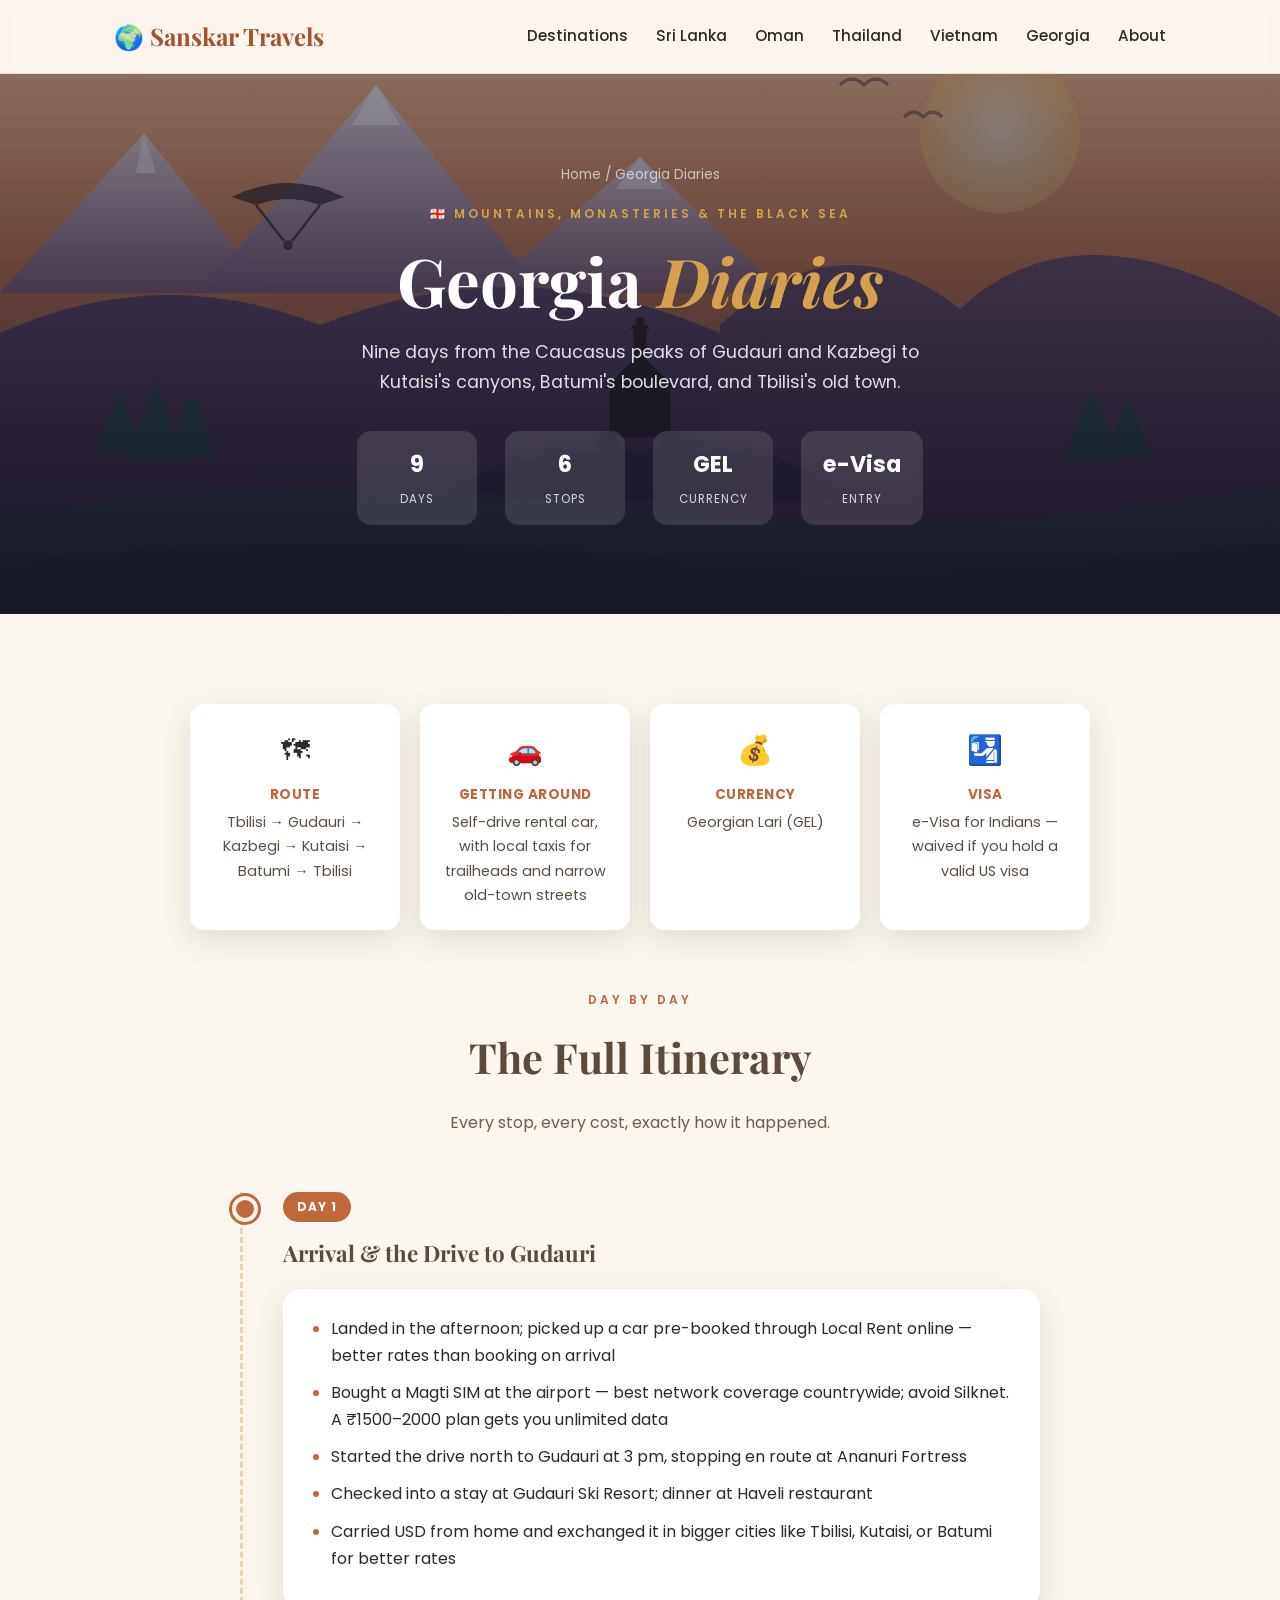
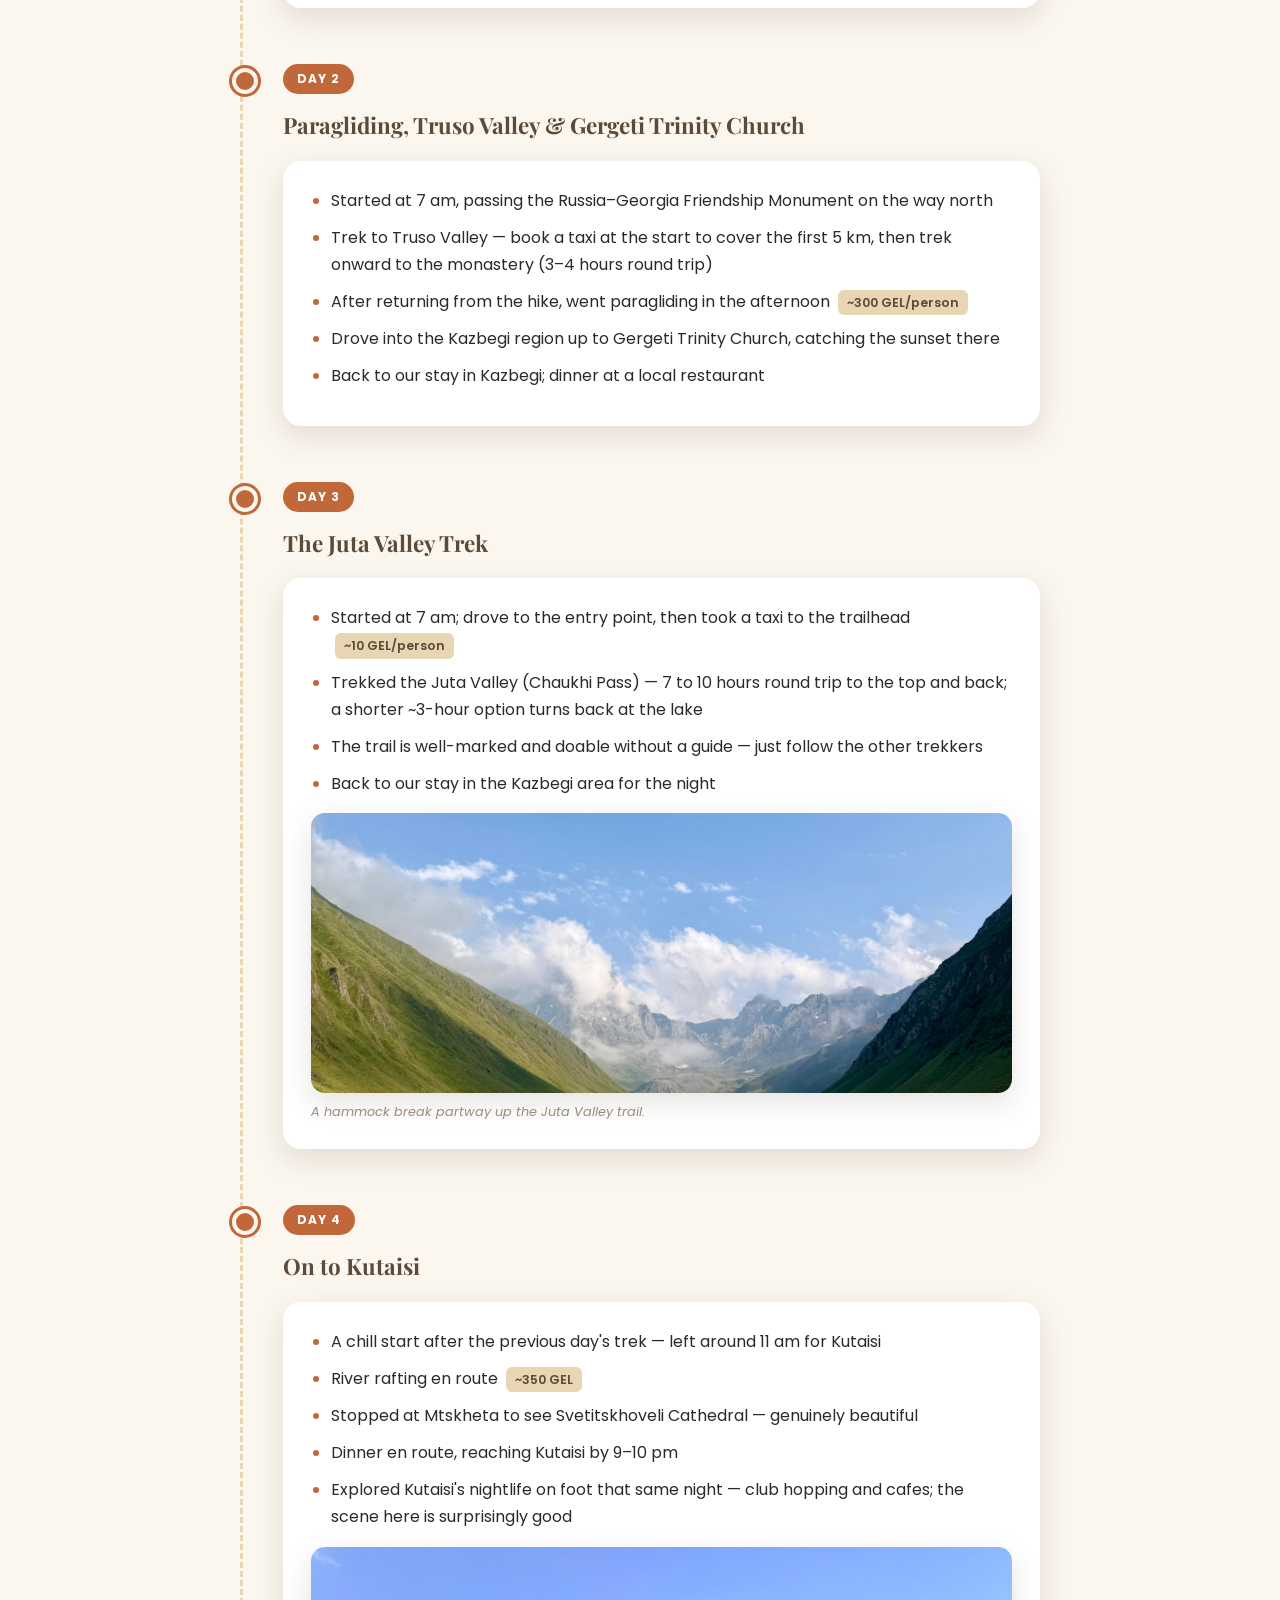
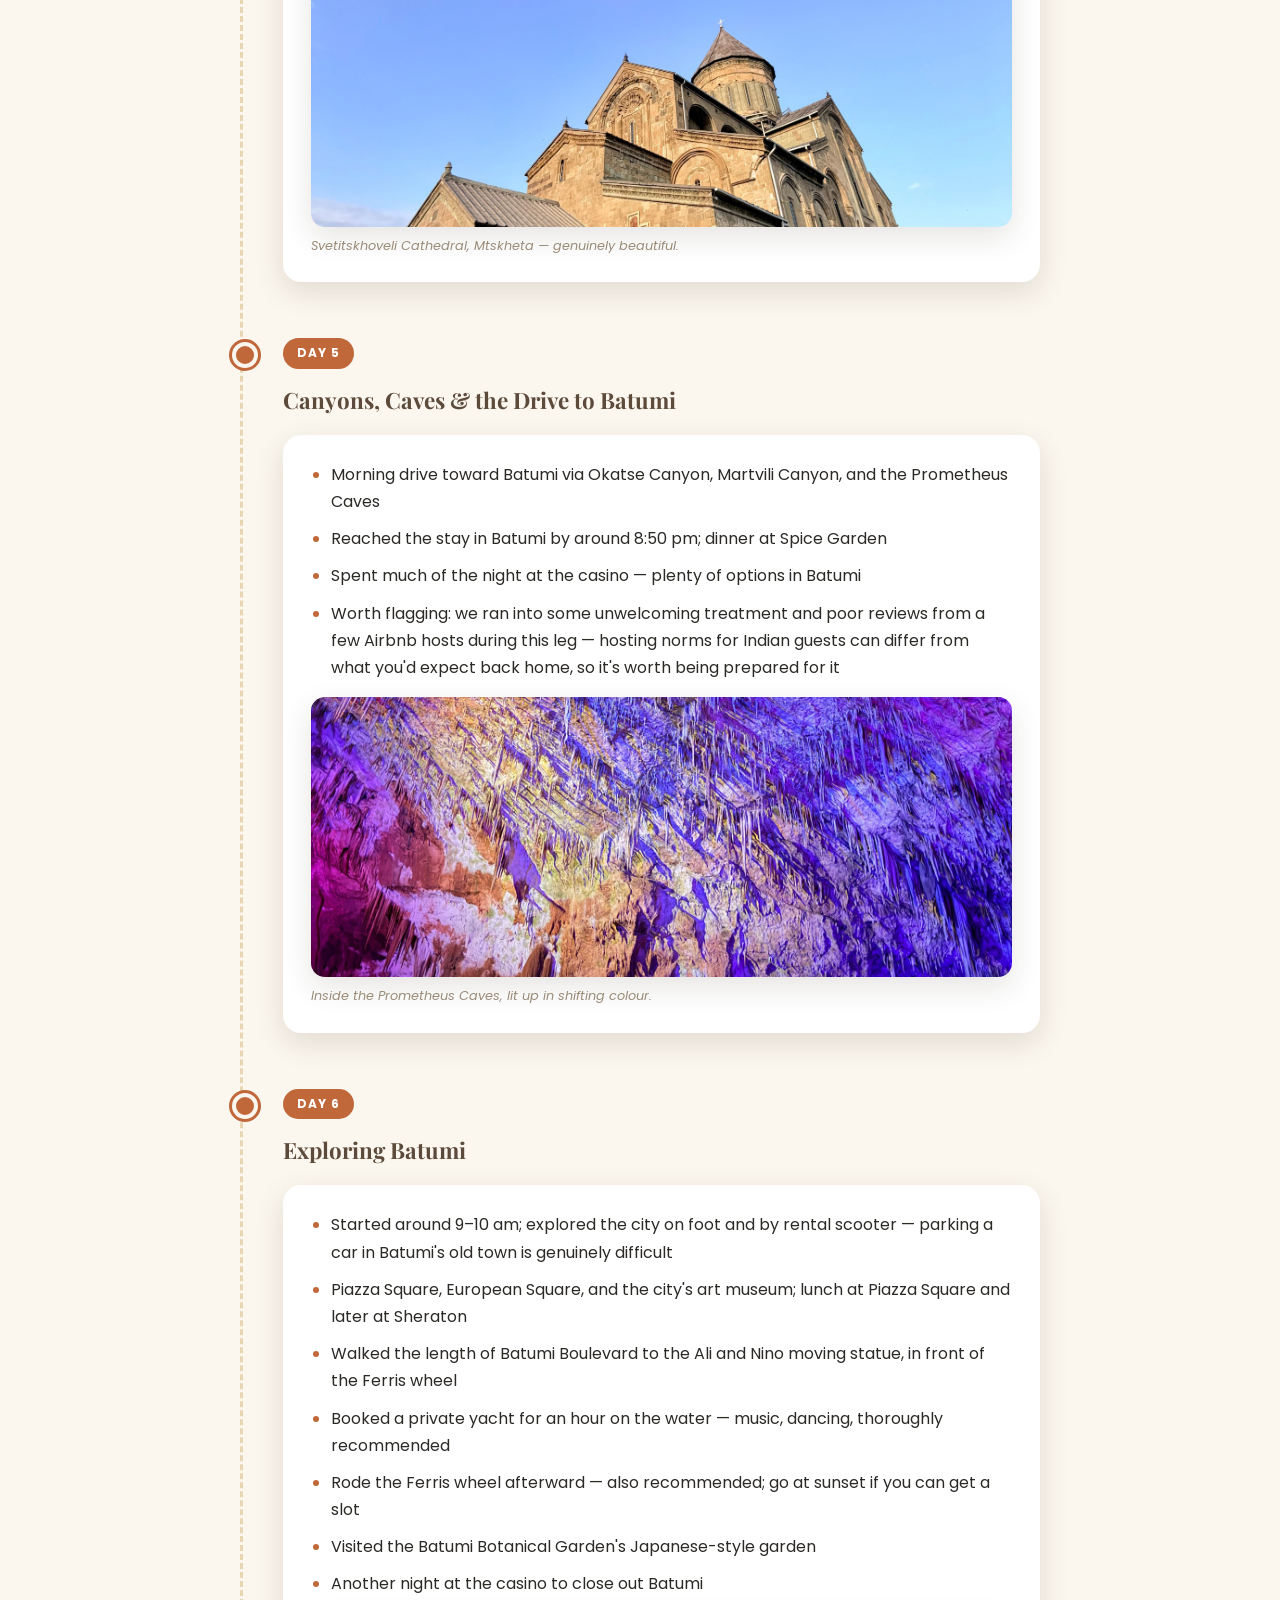
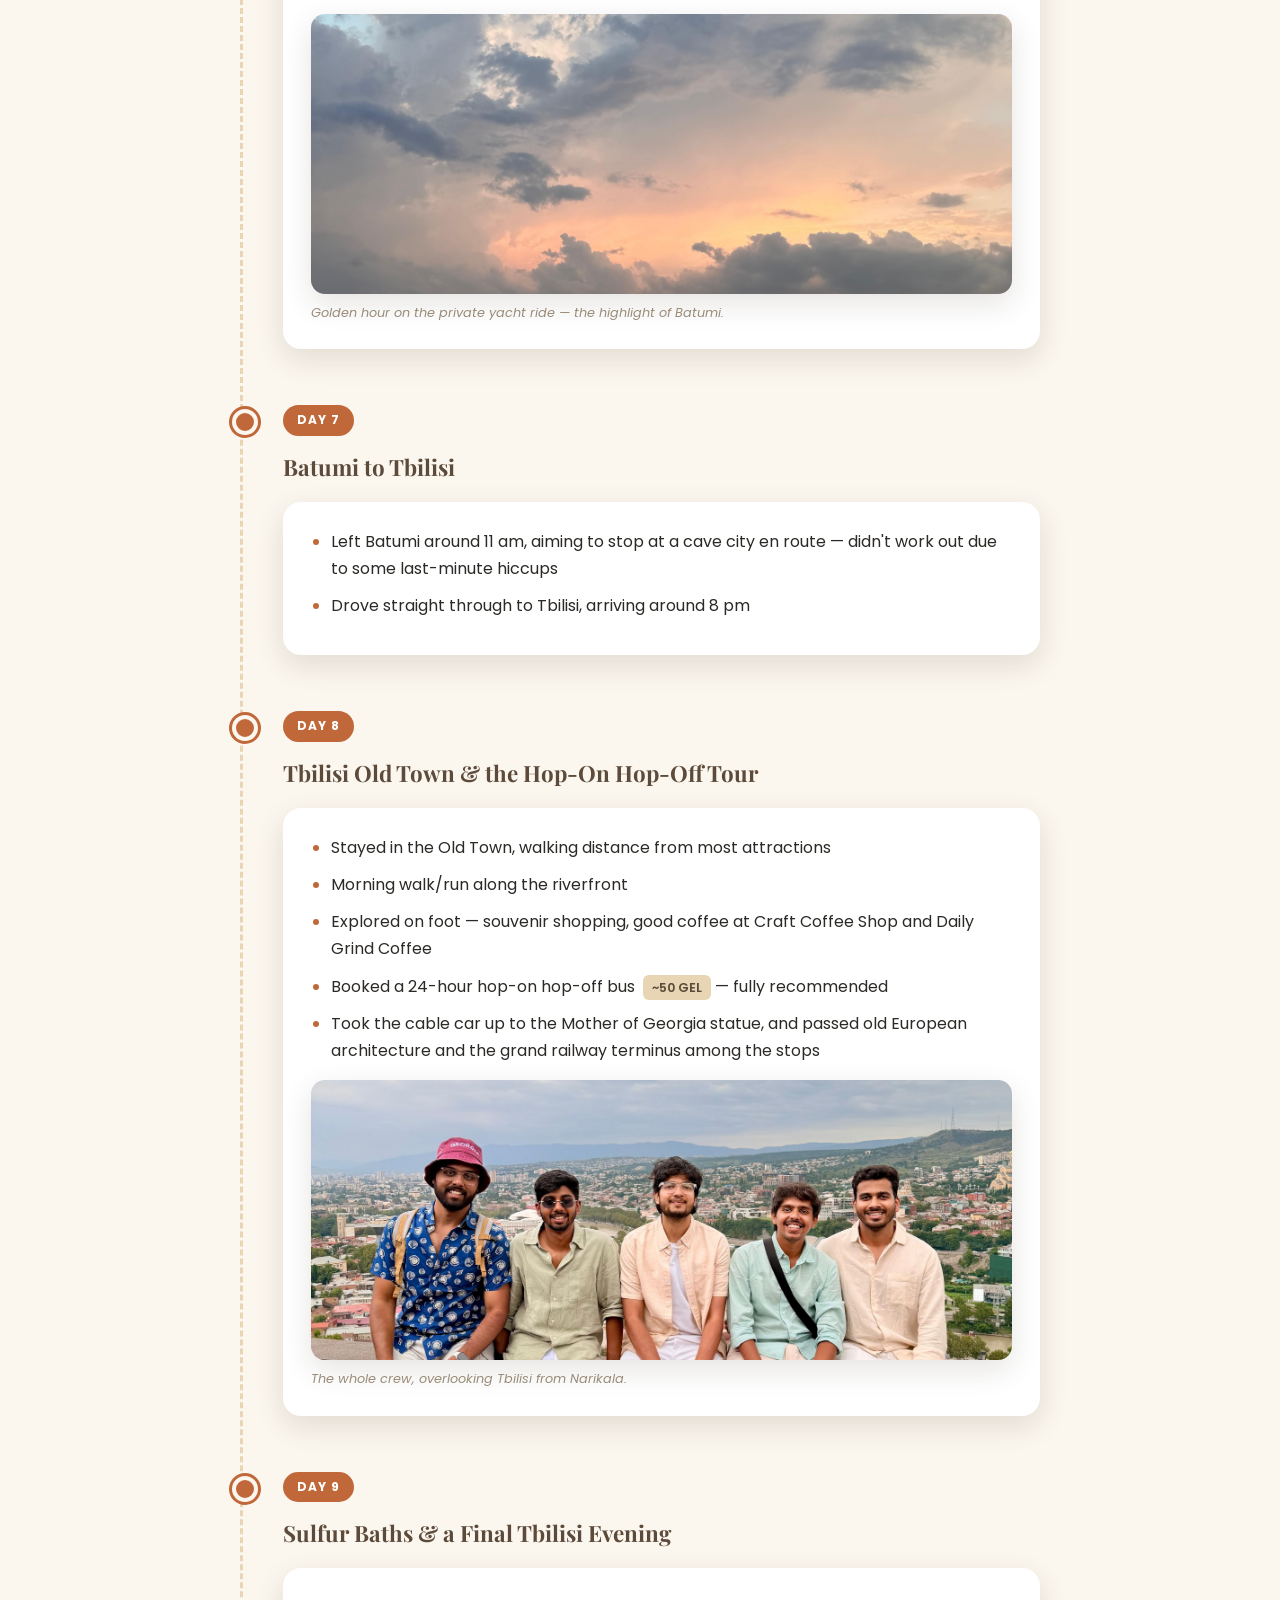
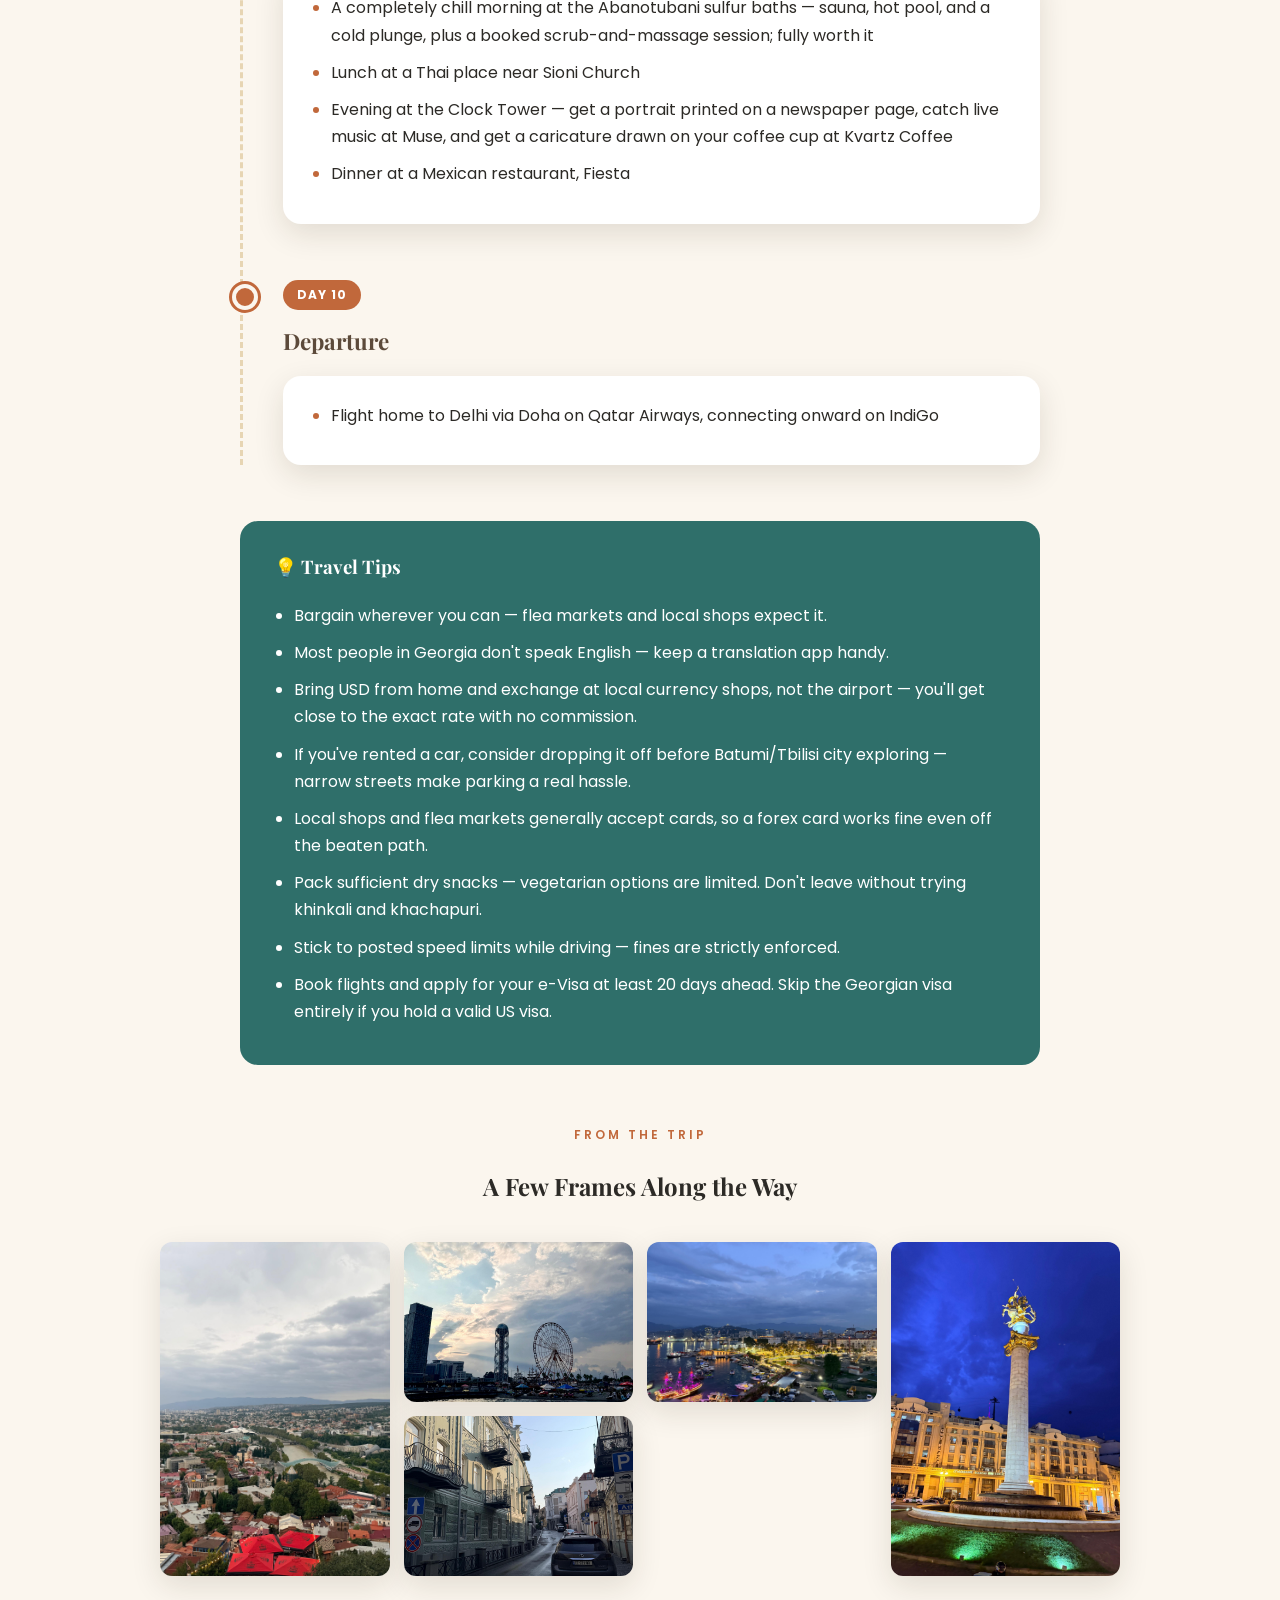
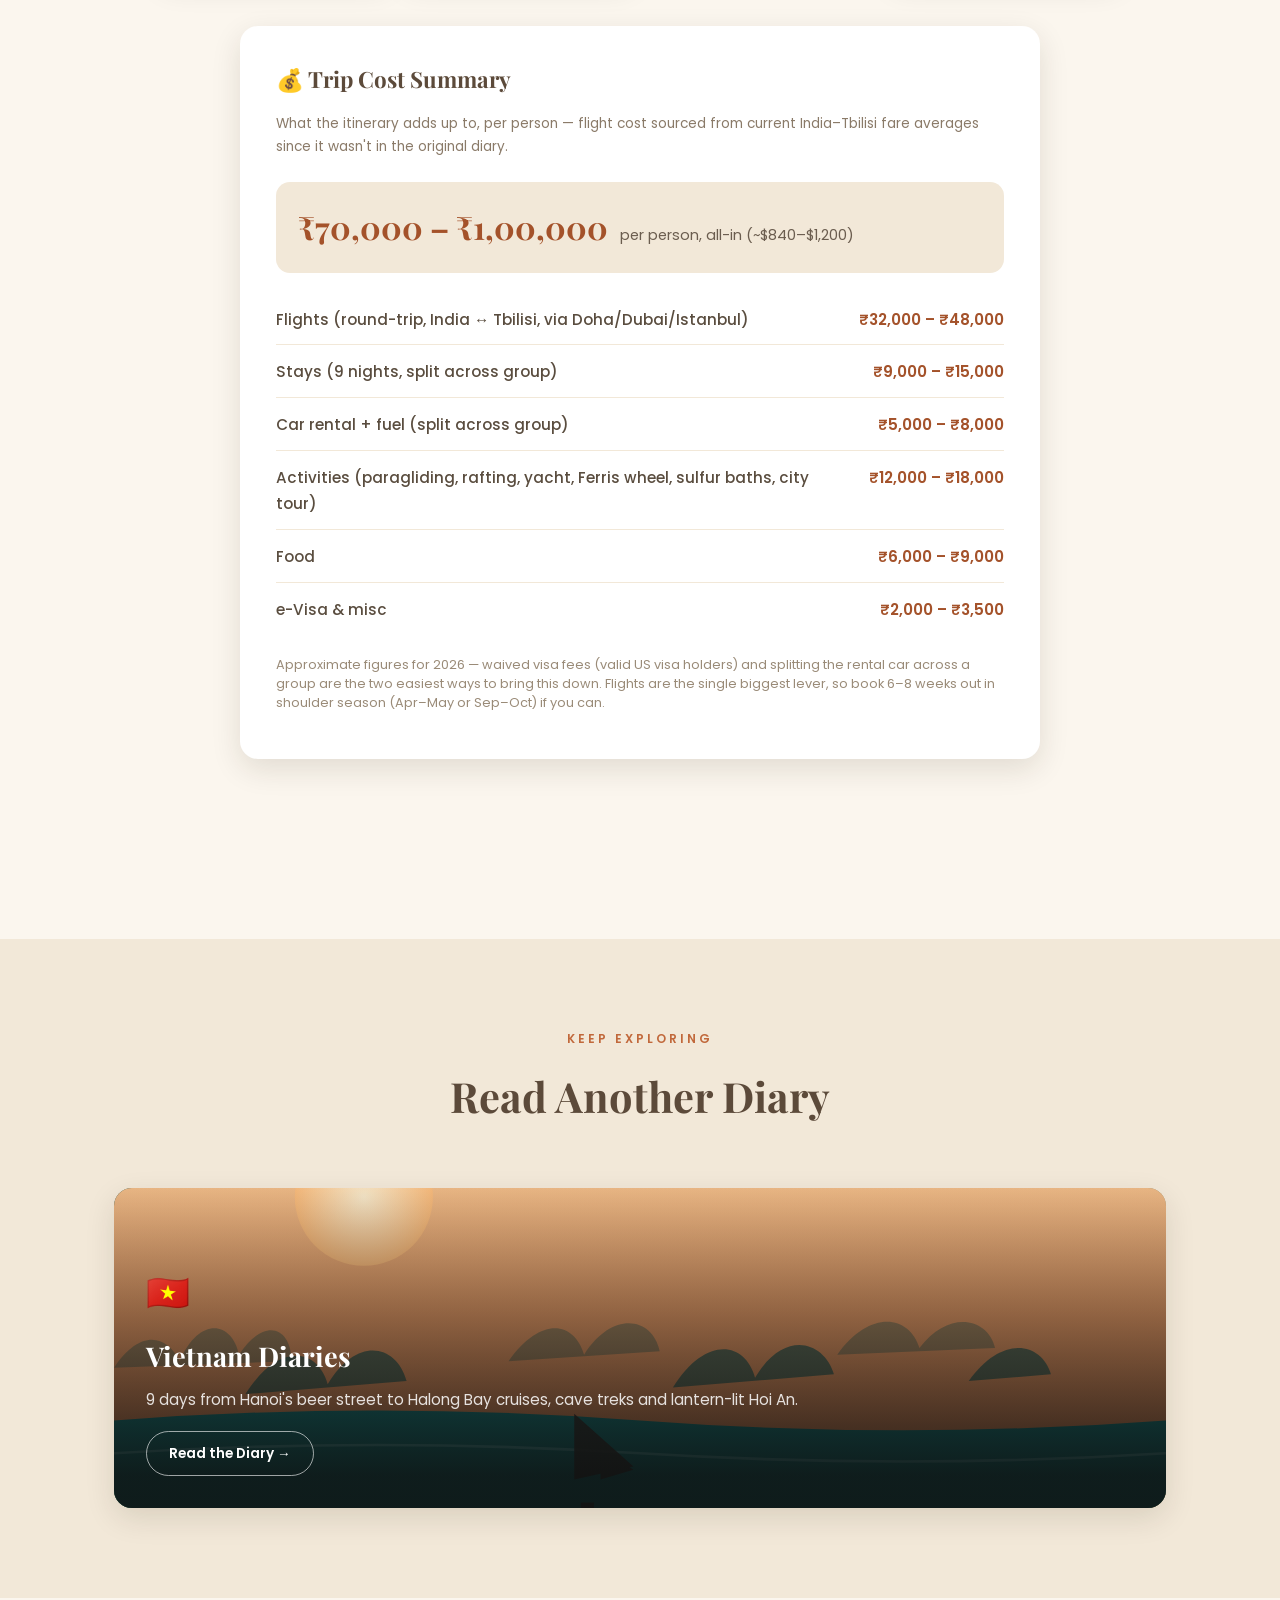
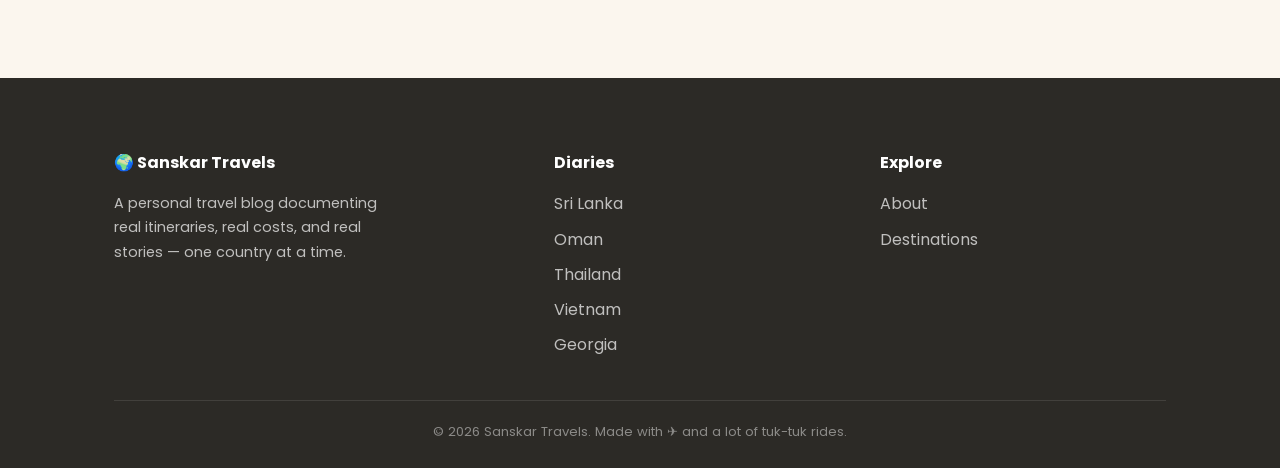
==== georgia.html @ df3dc857 "Add Georgia diary with trip photos 9-day itinerary from Gudauri and Kazbegi through Kutaisi, Batumi " ====
<!DOCTYPE html>
<html lang="en">
<head>
<meta charset="UTF-8">
<meta name="viewport" content="width=device-width, initial-scale=1.0">
<title>Georgia Diaries — Sanskar Travels</title>
<meta name="description" content="A 9-day Georgia itinerary: Gudauri, Kazbegi, Juta Valley, Kutaisi, Batumi and Tbilisi — with real day-by-day costs.">
<link rel="icon" href="data:image/svg+xml,<svg xmlns=%22http://www.w3.org/2000/svg%22 viewBox=%220 0 100 100%22><text y=%22.9em%22 font-size=%2280%22>🌍</text></svg>">
<link rel="stylesheet" href="styles.css">
</head>
<body>

<nav class="navbar">
  <div class="wrap">
    <a href="index.html" class="brand">🌍 Sanskar Travels</a>
    <div class="nav-links">
      <a href="index.html#destinations">Destinations</a>
      <a href="sri-lanka.html">Sri Lanka</a>
      <a href="oman.html">Oman</a>
      <a href="thailand.html">Thailand</a>
      <a href="vietnam.html">Vietnam</a>
      <a href="georgia.html">Georgia</a>
      <a href="index.html#about">About</a>
    </div>
  </div>
</nav>

<header class="hero diary-hero georgia">
  <div class="hero-content">
    <div class="breadcrumb"><a href="index.html">Home</a> / Georgia Diaries</div>
    <div class="hero-eyebrow">🇬🇪 Mountains, Monasteries & the Black Sea</div>
    <h1>Georgia <em>Diaries</em></h1>
    <p>Nine days from the Caucasus peaks of Gudauri and Kazbegi to Kutaisi's canyons, Batumi's boulevard, and Tbilisi's old town.</p>
    <div class="quick-facts">
      <div class="quick-fact"><span class="num">9</span><span class="label">Days</span></div>
      <div class="quick-fact"><span class="num">6</span><span class="label">Stops</span></div>
      <div class="quick-fact"><span class="num">GEL</span><span class="label">Currency</span></div>
      <div class="quick-fact"><span class="num">e-Visa</span><span class="label">Entry</span></div>
    </div>
  </div>
</header>

<section class="section">
  <div class="wrap">
    <div class="info-grid">
      <div class="info-card"><div class="icon">🗺</div><h4>Route</h4><p>Tbilisi → Gudauri → Kazbegi → Kutaisi → Batumi → Tbilisi</p></div>
      <div class="info-card"><div class="icon">🚗</div><h4>Getting Around</h4><p>Self-drive rental car, with local taxis for trailheads and narrow old-town streets</p></div>
      <div class="info-card"><div class="icon">💰</div><h4>Currency</h4><p>Georgian Lari (GEL)</p></div>
      <div class="info-card"><div class="icon">🛂</div><h4>Visa</h4><p>e-Visa for Indians — waived if you hold a valid US visa</p></div>
    </div>

    <div class="section-head">
      <div class="section-eyebrow">Day by Day</div>
      <h2>The Full Itinerary</h2>
      <p>Every stop, every cost, exactly how it happened.</p>
    </div>

    <div class="timeline">

      <div class="day-block">
        <span class="day-badge">Day 1</span>
        <h3>Arrival & the Drive to Gudauri</h3>
        <div class="day-card">
          <ul>
            <li>Landed in the afternoon; picked up a car pre-booked through Local Rent online — better rates than booking on arrival</li>
            <li>Bought a Magti SIM at the airport — best network coverage countrywide; avoid Silknet. A ₹1500–2000 plan gets you unlimited data</li>
            <li>Started the drive north to Gudauri at 3 pm, stopping en route at Ananuri Fortress</li>
            <li>Checked into a stay at Gudauri Ski Resort; dinner at Haveli restaurant</li>
            <li>Carried USD from home and exchanged it in bigger cities like Tbilisi, Kutaisi, or Batumi for better rates</li>
          </ul>
        </div>
      </div>

      <div class="day-block">
        <span class="day-badge">Day 2</span>
        <h3>Paragliding, Truso Valley & Gergeti Trinity Church</h3>
        <div class="day-card">
          <ul>
            <li>Started at 7 am, passing the Russia–Georgia Friendship Monument on the way north</li>
            <li>Trek to Truso Valley — book a taxi at the start to cover the first 5 km, then trek onward to the monastery (3–4 hours round trip)</li>
            <li>After returning from the hike, went paragliding in the afternoon <span class="cost-chip">~300 GEL/person</span></li>
            <li>Drove into the Kazbegi region up to Gergeti Trinity Church, catching the sunset there</li>
            <li>Back to our stay in Kazbegi; dinner at a local restaurant</li>
          </ul>
        </div>
      </div>

      <div class="day-block">
        <span class="day-badge">Day 3</span>
        <h3>The Juta Valley Trek</h3>
        <div class="day-card">
          <ul>
            <li>Started at 7 am; drove to the entry point, then took a taxi to the trailhead <span class="cost-chip">~10 GEL/person</span></li>
            <li>Trekked the Juta Valley (Chaukhi Pass) — 7 to 10 hours round trip to the top and back; a shorter ~3-hour option turns back at the lake</li>
            <li>The trail is well-marked and doable without a guide — just follow the other trekkers</li>
            <li>Back to our stay in the Kazbegi area for the night</li>
          </ul>
          <img class="day-photo" src="images/georgia-photos/georgia-02.jpeg" alt="Hammocks overlooking the green Juta Valley with snow-capped peaks beyond" loading="lazy">
          <p class="day-photo-caption">A hammock break partway up the Juta Valley trail.</p>
        </div>
      </div>

      <div class="day-block">
        <span class="day-badge">Day 4</span>
        <h3>On to Kutaisi</h3>
        <div class="day-card">
          <ul>
            <li>A chill start after the previous day's trek — left around 11 am for Kutaisi</li>
            <li>River rafting en route <span class="cost-chip">~350 GEL</span></li>
            <li>Stopped at Mtskheta to see Svetitskhoveli Cathedral — genuinely beautiful</li>
            <li>Dinner en route, reaching Kutaisi by 9–10 pm</li>
            <li>Explored Kutaisi's nightlife on foot that same night — club hopping and cafes; the scene here is surprisingly good</li>
          </ul>
          <img class="day-photo" src="images/georgia-photos/georgia-01.jpeg" alt="Svetitskhoveli Cathedral in Mtskheta at golden hour" loading="lazy">
          <p class="day-photo-caption">Svetitskhoveli Cathedral, Mtskheta — genuinely beautiful.</p>
        </div>
      </div>

      <div class="day-block">
        <span class="day-badge">Day 5</span>
        <h3>Canyons, Caves & the Drive to Batumi</h3>
        <div class="day-card">
          <ul>
            <li>Morning drive toward Batumi via Okatse Canyon, Martvili Canyon, and the Prometheus Caves</li>
            <li>Reached the stay in Batumi by around 8:50 pm; dinner at Spice Garden</li>
            <li>Spent much of the night at the casino — plenty of options in Batumi</li>
            <li>Worth flagging: we ran into some unwelcoming treatment and poor reviews from a few Airbnb hosts during this leg — hosting norms for Indian guests can differ from what you'd expect back home, so it's worth being prepared for it</li>
          </ul>
          <img class="day-photo" src="images/georgia-photos/georgia-06.jpeg" alt="Illuminated stalactites inside the Prometheus Caves" loading="lazy">
          <p class="day-photo-caption">Inside the Prometheus Caves, lit up in shifting colour.</p>
        </div>
      </div>

      <div class="day-block">
        <span class="day-badge">Day 6</span>
        <h3>Exploring Batumi</h3>
        <div class="day-card">
          <ul>
            <li>Started around 9–10 am; explored the city on foot and by rental scooter — parking a car in Batumi's old town is genuinely difficult</li>
            <li>Piazza Square, European Square, and the city's art museum; lunch at Piazza Square and later at Sheraton</li>
            <li>Walked the length of Batumi Boulevard to the Ali and Nino moving statue, in front of the Ferris wheel</li>
            <li>Booked a private yacht for an hour on the water — music, dancing, thoroughly recommended</li>
            <li>Rode the Ferris wheel afterward — also recommended; go at sunset if you can get a slot</li>
            <li>Visited the Batumi Botanical Garden's Japanese-style garden</li>
            <li>Another night at the casino to close out Batumi</li>
          </ul>
          <img class="day-photo" src="images/georgia-photos/georgia-04.jpeg" alt="A yacht silhouetted against the sunset on the Black Sea" loading="lazy">
          <p class="day-photo-caption">Golden hour on the private yacht ride — the highlight of Batumi.</p>
        </div>
      </div>

      <div class="day-block">
        <span class="day-badge">Day 7</span>
        <h3>Batumi to Tbilisi</h3>
        <div class="day-card">
          <ul>
            <li>Left Batumi around 11 am, aiming to stop at a cave city en route — didn't work out due to some last-minute hiccups</li>
            <li>Drove straight through to Tbilisi, arriving around 8 pm</li>
          </ul>
        </div>
      </div>

      <div class="day-block">
        <span class="day-badge">Day 8</span>
        <h3>Tbilisi Old Town & the Hop-On Hop-Off Tour</h3>
        <div class="day-card">
          <ul>
            <li>Stayed in the Old Town, walking distance from most attractions</li>
            <li>Morning walk/run along the riverfront</li>
            <li>Explored on foot — souvenir shopping, good coffee at Craft Coffee Shop and Daily Grind Coffee</li>
            <li>Booked a 24-hour hop-on hop-off bus <span class="cost-chip">~50 GEL</span> — fully recommended</li>
            <li>Took the cable car up to the Mother of Georgia statue, and passed old European architecture and the grand railway terminus among the stops</li>
          </ul>
          <img class="day-photo" src="images/georgia-photos/georgia-08.jpeg" alt="The group sitting on a wall overlooking Tbilisi's skyline" loading="lazy">
          <p class="day-photo-caption">The whole crew, overlooking Tbilisi from Narikala.</p>
        </div>
      </div>

      <div class="day-block">
        <span class="day-badge">Day 9</span>
        <h3>Sulfur Baths & a Final Tbilisi Evening</h3>
        <div class="day-card">
          <ul>
            <li>A completely chill morning at the Abanotubani sulfur baths — sauna, hot pool, and a cold plunge, plus a booked scrub-and-massage session; fully worth it</li>
            <li>Lunch at a Thai place near Sioni Church</li>
            <li>Evening at the Clock Tower — get a portrait printed on a newspaper page, catch live music at Muse, and get a caricature drawn on your coffee cup at Kvartz Coffee</li>
            <li>Dinner at a Mexican restaurant, Fiesta</li>
          </ul>
        </div>
      </div>

      <div class="day-block">
        <span class="day-badge">Day 10</span>
        <h3>Departure</h3>
        <div class="day-card">
          <ul>
            <li>Flight home to Delhi via Doha on Qatar Airways, connecting onward on IndiGo</li>
          </ul>
        </div>
      </div>

    </div>

    <div class="tips-box">
      <h3>💡 Travel Tips</h3>
      <ul>
        <li>Bargain wherever you can — flea markets and local shops expect it.</li>
        <li>Most people in Georgia don't speak English — keep a translation app handy.</li>
        <li>Bring USD from home and exchange at local currency shops, not the airport — you'll get close to the exact rate with no commission.</li>
        <li>If you've rented a car, consider dropping it off before Batumi/Tbilisi city exploring — narrow streets make parking a real hassle.</li>
        <li>Local shops and flea markets generally accept cards, so a forex card works fine even off the beaten path.</li>
        <li>Pack sufficient dry snacks — vegetarian options are limited. Don't leave without trying khinkali and khachapuri.</li>
        <li>Stick to posted speed limits while driving — fines are strictly enforced.</li>
        <li>Book flights and apply for your e-Visa at least 20 days ahead. Skip the Georgian visa entirely if you hold a valid US visa.</li>
      </ul>
    </div>

    <div class="photo-gallery-head">
      <div class="section-eyebrow">From the Trip</div>
      <h2>A Few Frames Along the Way</h2>
    </div>
    <div class="photo-gallery">
      <img class="tall" src="images/georgia-photos/georgia-07.jpeg" alt="Tbilisi skyline from a hilltop, with the river and Bridge of Peace below" loading="lazy">
      <img src="images/georgia-photos/georgia-03.jpeg" alt="Batumi's Alphabet Tower and Ferris wheel by the harbor" loading="lazy">
      <img src="images/georgia-photos/georgia-05.jpeg" alt="Batumi harbor at dusk with an illuminated pirate ship" loading="lazy">
      <img class="tall" src="images/georgia-photos/georgia-09.jpeg" alt="The golden St. George statue on Freedom Square at night" loading="lazy">
      <img src="images/georgia-photos/georgia-10.jpeg" alt="An old Tbilisi street lined with Art Nouveau balconies" loading="lazy">
    </div>

    <div class="cost-summary">
      <h3>💰 Trip Cost Summary</h3>
      <p class="cost-note">What the itinerary adds up to, per person — flight cost sourced from current India–Tbilisi fare averages since it wasn't in the original diary.</p>
      <div class="cost-total">
        <span class="amount">₹70,000 – ₹1,00,000</span>
        <span class="per">per person, all-in (~$840–$1,200)</span>
      </div>
      <div class="cost-breakdown">
        <div class="cost-row"><span class="label">Flights (round-trip, India ↔ Tbilisi, via Doha/Dubai/Istanbul)</span><span class="value">₹32,000 – ₹48,000</span></div>
        <div class="cost-row"><span class="label">Stays (9 nights, split across group)</span><span class="value">₹9,000 – ₹15,000</span></div>
        <div class="cost-row"><span class="label">Car rental + fuel (split across group)</span><span class="value">₹5,000 – ₹8,000</span></div>
        <div class="cost-row"><span class="label">Activities (paragliding, rafting, yacht, Ferris wheel, sulfur baths, city tour)</span><span class="value">₹12,000 – ₹18,000</span></div>
        <div class="cost-row"><span class="label">Food</span><span class="value">₹6,000 – ₹9,000</span></div>
        <div class="cost-row"><span class="label">e-Visa &amp; misc</span><span class="value">₹2,000 – ₹3,500</span></div>
      </div>
      <p class="disclaimer">Approximate figures for 2026 — waived visa fees (valid US visa holders) and splitting the rental car across a group are the two easiest ways to bring this down. Flights are the single biggest lever, so book 6–8 weeks out in shoulder season (Apr–May or Sep–Oct) if you can.</p>
    </div>

  </div>
</section>

<section class="section section-alt other-diary">
  <div class="wrap">
    <div class="section-head">
      <div class="section-eyebrow">Keep Exploring</div>
      <h2>Read Another Diary</h2>
    </div>
    <a href="vietnam.html" class="dest-card">
      <div class="bg vietnam-bg"></div>
      <div class="overlay"></div>
      <div class="content">
        <div class="dest-flag">🇻🇳</div>
        <h3>Vietnam Diaries</h3>
        <p>9 days from Hanoi's beer street to Halong Bay cruises, cave treks and lantern-lit Hoi An.</p>
        <span class="btn btn-outline">Read the Diary →</span>
      </div>
    </a>
  </div>
</section>

<footer>
  <div class="wrap">
    <div class="footer-grid">
      <div>
        <h4>🌍 Sanskar Travels</h4>
        <p style="max-width:280px; font-size:0.9rem;">A personal travel blog documenting real itineraries, real costs, and real stories — one country at a time.</p>
      </div>
      <div>
        <h4>Diaries</h4>
        <ul>
          <li><a href="sri-lanka.html">Sri Lanka</a></li>
          <li><a href="oman.html">Oman</a></li>
          <li><a href="thailand.html">Thailand</a></li>
          <li><a href="vietnam.html">Vietnam</a></li>
          <li><a href="georgia.html">Georgia</a></li>
        </ul>
      </div>
      <div>
        <h4>Explore</h4>
        <ul>
          <li><a href="index.html#about">About</a></li>
          <li><a href="index.html#destinations">Destinations</a></li>
        </ul>
      </div>
    </div>
    <div class="footer-bottom">© 2026 Sanskar Travels. Made with ✈ and a lot of tuk-tuk rides.</div>
  </div>
</footer>

</body>
</html>
---- styles.css ----
/* ===== Wanderlust Diaries — shared styles ===== */

@import url('https://fonts.googleapis.com/css2?family=Playfair+Display:ital,wght@0,600;0,700;1,600&family=Poppins:wght@300;400;500;600;700&display=swap');

:root {
  --cream: #fbf6ee;
  --cream-dark: #f2e8d8;
  --ink: #2c2a26;
  --brown: #5c4a3a;
  --terracotta: #c1683b;
  --terracotta-dark: #a4522a;
  --teal: #2f6f6a;
  --gold: #d4a24c;
  --sand: #e7d5b3;
  --shadow: 0 10px 30px rgba(44, 32, 12, 0.12);
  --radius: 18px;
  --max-width: 1100px;
}

* { box-sizing: border-box; }

html { scroll-behavior: smooth; }

body {
  margin: 0;
  font-family: 'Poppins', sans-serif;
  color: var(--ink);
  background: var(--cream);
  line-height: 1.7;
  overflow-x: hidden;
}

h1, h2, h3, .brand {
  font-family: 'Playfair Display', serif;
}

a { color: inherit; text-decoration: none; }

img { max-width: 100%; display: block; }

.wrap {
  max-width: var(--max-width);
  margin: 0 auto;
  padding: 0 24px;
}

/* ---------- Navbar ---------- */
.navbar {
  position: sticky;
  top: 0;
  z-index: 100;
  background: rgba(251, 246, 238, 0.9);
  backdrop-filter: blur(10px);
  border-bottom: 1px solid rgba(92, 74, 58, 0.12);
}

.navbar .wrap {
  display: flex;
  align-items: center;
  justify-content: space-between;
  padding: 16px 24px;
}

.brand {
  font-size: 1.5rem;
  font-weight: 700;
  color: var(--terracotta-dark);
  display: flex;
  align-items: center;
  gap: 8px;
}

.nav-links {
  display: flex;
  gap: 28px;
  font-weight: 500;
  font-size: 0.95rem;
}

.nav-links a {
  position: relative;
  padding: 4px 0;
  transition: color 0.2s;
}

.nav-links a:hover { color: var(--terracotta); }

.nav-links a::after {
  content: '';
  position: absolute;
  left: 0; bottom: -2px;
  width: 0; height: 2px;
  background: var(--terracotta);
  transition: width 0.25s ease;
}

.nav-links a:hover::after { width: 100%; }

.nav-toggle { display: none; }

/* ---------- Hero ---------- */
.hero {
  position: relative;
  min-height: 88vh;
  display: flex;
  align-items: center;
  justify-content: center;
  text-align: center;
  color: #fff;
  overflow: hidden;
  background: linear-gradient(160deg, #274b49 0%, #1c3634 55%, #12211f 100%);
}

.hero::before {
  content: '';
  position: absolute;
  inset: 0;
  background-image:
    radial-gradient(circle at 20% 30%, rgba(212, 162, 76, 0.25), transparent 45%),
    radial-gradient(circle at 80% 70%, rgba(193, 104, 59, 0.3), transparent 45%);
}

.hero-content {
  position: relative;
  z-index: 2;
  padding: 40px 24px;
}

.hero-eyebrow {
  letter-spacing: 3px;
  text-transform: uppercase;
  font-size: 0.75rem;
  color: var(--gold);
  margin-bottom: 18px;
  font-weight: 600;
}

.hero h1 {
  font-size: clamp(2.4rem, 6vw, 4.2rem);
  margin: 0 0 18px;
  line-height: 1.15;
}

.hero h1 em {
  color: var(--gold);
  font-style: italic;
}

.hero p {
  max-width: 620px;
  margin: 0 auto 34px;
  font-size: 1.1rem;
  color: rgba(255,255,255,0.85);
}

.hero .scroll-cue {
  position: absolute;
  bottom: 28px;
  left: 50%;
  transform: translateX(-50%);
  font-size: 0.8rem;
  letter-spacing: 2px;
  text-transform: uppercase;
  color: rgba(255,255,255,0.6);
  animation: bob 2s infinite ease-in-out;
}

@keyframes bob {
  0%, 100% { transform: translate(-50%, 0); }
  50% { transform: translate(-50%, 8px); }
}

/* ---------- Buttons ---------- */
.btn {
  display: inline-flex;
  align-items: center;
  gap: 8px;
  padding: 14px 30px;
  border-radius: 999px;
  font-weight: 600;
  font-size: 0.95rem;
  border: none;
  cursor: pointer;
  transition: transform 0.2s ease, box-shadow 0.2s ease;
}

.btn-primary {
  background: var(--terracotta);
  color: #fff;
  box-shadow: 0 8px 20px rgba(193, 104, 59, 0.35);
}

.btn-primary:hover { transform: translateY(-3px); box-shadow: 0 12px 26px rgba(193, 104, 59, 0.45); }

.btn-outline {
  background: transparent;
  color: #fff;
  border: 1.5px solid rgba(255,255,255,0.6);
}

.btn-outline:hover { background: rgba(255,255,255,0.12); transform: translateY(-3px); }

.hero-buttons { display: flex; gap: 16px; justify-content: center; flex-wrap: wrap; }

/* ---------- Section headers ---------- */
.section {
  padding: 90px 0;
}

.section-alt { background: var(--cream-dark); }

.section-head {
  text-align: center;
  max-width: 640px;
  margin: 0 auto 56px;
}

.section-eyebrow {
  text-transform: uppercase;
  letter-spacing: 3px;
  font-size: 0.75rem;
  color: var(--terracotta);
  font-weight: 600;
  margin-bottom: 12px;
}

.section-head h2 {
  font-size: clamp(1.8rem, 4vw, 2.6rem);
  margin: 0 0 16px;
  color: var(--brown);
}

.section-head p { color: #6b5d4f; }

/* ---------- Destination cards ---------- */
.dest-grid {
  display: grid;
  grid-template-columns: repeat(2, 1fr);
  gap: 32px;
}

.dest-card {
  display: block;
  position: relative;
  border-radius: var(--radius);
  overflow: hidden;
  box-shadow: var(--shadow);
  height: 460px;
  color: #fff;
  isolation: isolate;
}

.dest-card .bg {
  position: absolute;
  inset: 0;
  z-index: -2;
  background-size: cover;
  background-position: center;
  transition: transform 0.6s ease;
}

.dest-card:hover .bg { transform: scale(1.08); }

.dest-card .overlay {
  position: absolute;
  inset: 0;
  z-index: -1;
  background: linear-gradient(180deg, rgba(20,20,20,0.05) 0%, rgba(15,15,15,0.85) 90%);
}

.sri-bg { background: url('images/sri-lanka-scene.svg') center center / cover no-repeat, linear-gradient(135deg, #0f5c52, #1a8a72 45%, #2fa574 75%, #7dc36b); }
.oman-bg { background: url('images/oman-scene.svg') center center / cover no-repeat, linear-gradient(135deg, #7a4a1f, #c1683b 45%, #d4a24c 75%, #e8c98a); }
.thai-bg { background: url('images/thailand-scene.svg') center center / cover no-repeat, linear-gradient(135deg, #0a5457, #0aa1a0 45%, #f0925c 100%); }
.vietnam-bg { background: url('images/vietnam-scene.svg') center center / cover no-repeat, linear-gradient(135deg, #0a4341, #0d7a78 45%, #e79a63 100%); }
.georgia-bg { background: url('images/georgia-scene.svg') center center / cover no-repeat, linear-gradient(135deg, #3a3050, #6a5a7a 45%, #e8935a 100%); }

.dest-card .content {
  position: absolute;
  bottom: 0; left: 0; right: 0;
  padding: 32px;
}

.dest-flag { font-size: 2.2rem; margin-bottom: 10px; }

.dest-card h3 { font-size: 1.7rem; margin: 0 0 8px; }

.dest-card p { color: rgba(255,255,255,0.85); margin: 0 0 18px; font-size: 0.95rem; }

.dest-tags { display: flex; gap: 8px; flex-wrap: wrap; margin-bottom: 18px; }

.tag {
  font-size: 0.72rem;
  padding: 5px 12px;
  border-radius: 999px;
  background: rgba(255,255,255,0.18);
  backdrop-filter: blur(4px);
  letter-spacing: 0.5px;
}

.dest-card .btn-outline { padding: 10px 22px; font-size: 0.85rem; }

/* ---------- About / story strip ---------- */
.about-grid {
  display: grid;
  grid-template-columns: 0.9fr 1.1fr;
  gap: 60px;
  align-items: center;
}

.about-photo {
  border-radius: var(--radius);
  aspect-ratio: 3 / 4;
  height: auto;
  background:
    url('images/about-me.jpeg') center center / cover no-repeat;
  position: relative;
  overflow: hidden;
  box-shadow: var(--shadow);
}

.about-photo::after {
  content: '✈';
  position: absolute;
  font-size: 8rem;
  color: rgba(255,255,255,0.35);
  right: -10px;
  bottom: -20px;
  transform: rotate(-15deg);
  text-shadow: 0 4px 12px rgba(0,0,0,0.3);
}

.about-text h2 { color: var(--brown); font-size: clamp(1.8rem, 4vw, 2.4rem); margin-top: 0; }

.about-text p { color: #5a4d3f; margin-bottom: 18px; }

.stat-row { display: flex; gap: 40px; margin-top: 30px; }

.stat h3 { font-size: 2rem; color: var(--terracotta); margin: 0; }

.stat span { font-size: 0.85rem; color: #8a7a68; text-transform: uppercase; letter-spacing: 1px; }

/* ---------- Newsletter / CTA ---------- */
.cta {
  background: linear-gradient(135deg, #1c3634, #274b49);
  color: #fff;
  border-radius: var(--radius);
  padding: 60px 40px;
  text-align: center;
  margin: 0 24px;
}

.cta h2 { margin-top: 0; font-size: clamp(1.6rem, 4vw, 2.2rem); }

.cta p { color: rgba(255,255,255,0.8); max-width: 520px; margin: 0 auto 28px; }

.cta-form {
  display: flex;
  gap: 12px;
  justify-content: center;
  flex-wrap: wrap;
  max-width: 480px;
  margin: 0 auto;
}

.cta-form input {
  flex: 1;
  min-width: 220px;
  padding: 14px 20px;
  border-radius: 999px;
  border: none;
  font-family: inherit;
  font-size: 0.95rem;
}

.cta small { display: block; margin-top: 14px; color: rgba(255,255,255,0.5); font-size: 0.78rem; }

/* ---------- Footer ---------- */
footer {
  background: var(--ink);
  color: rgba(255,255,255,0.7);
  padding: 50px 0 24px;
  margin-top: 80px;
}

.footer-grid {
  display: grid;
  grid-template-columns: 1.4fr 1fr 1fr;
  gap: 40px;
  margin-bottom: 34px;
}

.footer-grid h4 { color: #fff; margin-bottom: 14px; font-family: 'Poppins', sans-serif; font-size: 1rem; }

.footer-grid ul { list-style: none; padding: 0; margin: 0; }

.footer-grid li { margin-bottom: 8px; }

.footer-grid a:hover { color: var(--gold); }

.footer-bottom {
  border-top: 1px solid rgba(255,255,255,0.1);
  padding-top: 20px;
  text-align: center;
  font-size: 0.82rem;
  color: rgba(255,255,255,0.45);
}

/* ================= Country / Diary page ================= */

.diary-hero {
  min-height: 60vh;
}

.diary-hero.sri {
  background:
    linear-gradient(180deg, rgba(10,30,26,0.55) 0%, rgba(8,25,22,0.85) 100%),
    url('images/sri-lanka-scene.svg') center 65% / cover no-repeat,
    linear-gradient(160deg, #0b4a41, #0f5c52 40%, #1a8a72 100%);
}
.diary-hero.oman {
  background:
    linear-gradient(180deg, rgba(40,20,8,0.55) 0%, rgba(30,16,6,0.85) 100%),
    url('images/oman-scene.svg') center 65% / cover no-repeat,
    linear-gradient(160deg, #5c3417, #7a4a1f 40%, #c1683b 100%);
}
.diary-hero.thai {
  background:
    linear-gradient(180deg, rgba(10,40,40,0.5) 0%, rgba(8,30,30,0.85) 100%),
    url('images/thailand-scene.svg') center 65% / cover no-repeat,
    linear-gradient(160deg, #0a5457, #0aa1a0 40%, #f0925c 100%);
}
.diary-hero.vietnam {
  background:
    linear-gradient(180deg, rgba(10,35,34,0.5) 0%, rgba(8,26,25,0.85) 100%),
    url('images/vietnam-scene.svg') center 65% / cover no-repeat,
    linear-gradient(160deg, #0a4341, #0d7a78 40%, #e79a63 100%);
}
.diary-hero.georgia {
  background:
    linear-gradient(180deg, rgba(30,24,45,0.5) 0%, rgba(20,16,32,0.85) 100%),
    url('images/georgia-scene.svg') center 65% / cover no-repeat,
    linear-gradient(160deg, #3a3050, #6a5a7a 40%, #e8935a 100%);
}

.diary-hero::before { display: none; }

.breadcrumb {
  font-size: 0.85rem;
  color: rgba(255,255,255,0.65);
  margin-bottom: 18px;
}

.breadcrumb a:hover { color: var(--gold); }

.quick-facts {
  display: flex;
  gap: 28px;
  justify-content: center;
  flex-wrap: wrap;
  margin-top: 30px;
}

.quick-fact {
  background: rgba(255,255,255,0.12);
  border-radius: 14px;
  padding: 14px 22px;
  min-width: 120px;
  backdrop-filter: blur(6px);
}

.quick-fact .num { font-size: 1.4rem; font-weight: 700; display: block; }
.quick-fact .label { font-size: 0.72rem; text-transform: uppercase; letter-spacing: 1px; opacity: 0.8; }

/* Timeline */
.timeline {
  position: relative;
  max-width: 800px;
  margin: 0 auto;
  padding-left: 40px;
  border-left: 3px dashed var(--sand);
}

.day-block {
  position: relative;
  margin-bottom: 56px;
}

.day-block::before {
  content: '';
  position: absolute;
  left: -51px;
  top: 4px;
  width: 18px;
  height: 18px;
  border-radius: 50%;
  background: var(--terracotta);
  border: 4px solid var(--cream);
  box-shadow: 0 0 0 3px var(--terracotta);
}

.day-badge {
  display: inline-block;
  background: var(--terracotta);
  color: #fff;
  font-size: 0.75rem;
  font-weight: 700;
  letter-spacing: 1px;
  padding: 5px 14px;
  border-radius: 999px;
  margin-bottom: 12px;
  text-transform: uppercase;
}

.day-block h3 {
  margin: 0 0 16px;
  font-size: 1.4rem;
  color: var(--brown);
}

.day-card {
  background: #fff;
  border-radius: var(--radius);
  padding: 26px 28px;
  box-shadow: var(--shadow);
}

.day-card ul {
  margin: 0;
  padding-left: 20px;
}

.day-card li { margin-bottom: 10px; }

.day-card li::marker { color: var(--terracotta); }

.cost-chip {
  display: inline-block;
  background: var(--sand);
  color: var(--brown);
  font-size: 0.78rem;
  font-weight: 600;
  padding: 2px 9px;
  border-radius: 6px;
  margin-left: 4px;
}

/* Tips box */
.tips-box {
  max-width: 800px;
  margin: 40px auto 0;
  background: var(--teal);
  color: #fff;
  border-radius: var(--radius);
  padding: 30px 34px;
}

.tips-box h3 { margin-top: 0; display: flex; align-items: center; gap: 10px; }

.tips-box ul { padding-left: 20px; margin-bottom: 0; }

.tips-box li { margin-bottom: 10px; }

/* Info grid (best time, currency etc) */
.info-grid {
  display: grid;
  grid-template-columns: repeat(4, 1fr);
  gap: 20px;
  max-width: 900px;
  margin: 0 auto 60px;
}

.info-card {
  background: #fff;
  border-radius: 14px;
  padding: 22px;
  text-align: center;
  box-shadow: var(--shadow);
}

.info-card .icon { font-size: 1.8rem; margin-bottom: 8px; }
.info-card h4 { margin: 0 0 4px; font-size: 0.85rem; text-transform: uppercase; letter-spacing: 0.5px; color: var(--terracotta); }
.info-card p { margin: 0; font-size: 0.9rem; color: #5a4d3f; }

/* Cost summary */
.cost-summary {
  max-width: 800px;
  margin: 50px auto 0;
  background: #fff;
  border-radius: var(--radius);
  box-shadow: var(--shadow);
  padding: 34px 36px;
}

.cost-summary h3 {
  margin: 0 0 6px;
  font-size: 1.4rem;
  color: var(--brown);
  display: flex;
  align-items: center;
  gap: 10px;
}

.cost-summary .cost-note {
  font-size: 0.85rem;
  color: #8a7a68;
  margin-bottom: 24px;
}

.cost-total {
  display: flex;
  align-items: baseline;
  gap: 12px;
  background: var(--cream-dark);
  border-radius: 14px;
  padding: 18px 22px;
  margin-bottom: 22px;
  flex-wrap: wrap;
}

.cost-total .amount {
  font-family: 'Playfair Display', serif;
  font-size: 2rem;
  font-weight: 700;
  color: var(--terracotta-dark);
}

.cost-total .per { color: #6b5d4f; font-size: 0.9rem; }

.cost-breakdown {
  display: grid;
  grid-template-columns: 1fr;
  gap: 2px;
}

.cost-row {
  display: flex;
  justify-content: space-between;
  gap: 20px;
  padding: 12px 0;
  border-bottom: 1px solid var(--cream-dark);
  font-size: 0.95rem;
}

.cost-row:last-child { border-bottom: none; }

.cost-row .label { color: #5a4d3f; font-weight: 500; }

.cost-row .value { color: var(--terracotta-dark); font-weight: 600; white-space: nowrap; }

.cost-summary .disclaimer {
  margin-top: 20px;
  font-size: 0.8rem;
  color: #9a8b78;
  line-height: 1.5;
}

.other-diary {
  margin-top: 90px;
}

.other-diary .dest-card { height: 320px; }

/* Real photos inline within a day card */
.day-photo {
  width: 100%;
  height: 280px;
  object-fit: cover;
  border-radius: 14px;
  margin-top: 16px;
  box-shadow: var(--shadow);
  display: block;
}

.day-photo-caption {
  font-size: 0.8rem;
  color: #9a8b78;
  margin: 8px 0 0;
  font-style: italic;
}

/* Real photo gallery */
.photo-gallery-head {
  text-align: center;
  max-width: 640px;
  margin: 60px auto 36px;
}

.photo-gallery {
  display: grid;
  grid-template-columns: repeat(4, 1fr);
  grid-auto-rows: 160px;
  gap: 14px;
  max-width: 960px;
  margin: 0 auto;
}

.photo-gallery img {
  width: 100%;
  height: 100%;
  object-fit: cover;
  border-radius: 12px;
  box-shadow: var(--shadow);
  transition: transform 0.35s ease;
}

.photo-gallery img:hover { transform: scale(1.04); }

.photo-gallery .tall { grid-row: span 2; }

.photo-placeholder {
  width: 100%;
  height: 100%;
  border-radius: 12px;
  border: 2px dashed var(--sand);
  background: var(--cream-dark);
  display: flex;
  flex-direction: column;
  align-items: center;
  justify-content: center;
  gap: 6px;
  color: #a8988a;
}

.photo-placeholder .icon { font-size: 1.8rem; opacity: 0.7; }

.photo-placeholder span { font-size: 0.72rem; text-transform: uppercase; letter-spacing: 0.5px; }

@media (max-width: 860px) {
  .photo-gallery { grid-template-columns: repeat(2, 1fr); }
}

/* ---------- Responsive ---------- */
@media (max-width: 860px) {
  .dest-grid, .about-grid, .info-grid { grid-template-columns: 1fr; }
  .footer-grid { grid-template-columns: 1fr; }
  .nav-links { display: none; }
  .timeline { padding-left: 28px; }
  .day-block::before { left: -39px; }
}
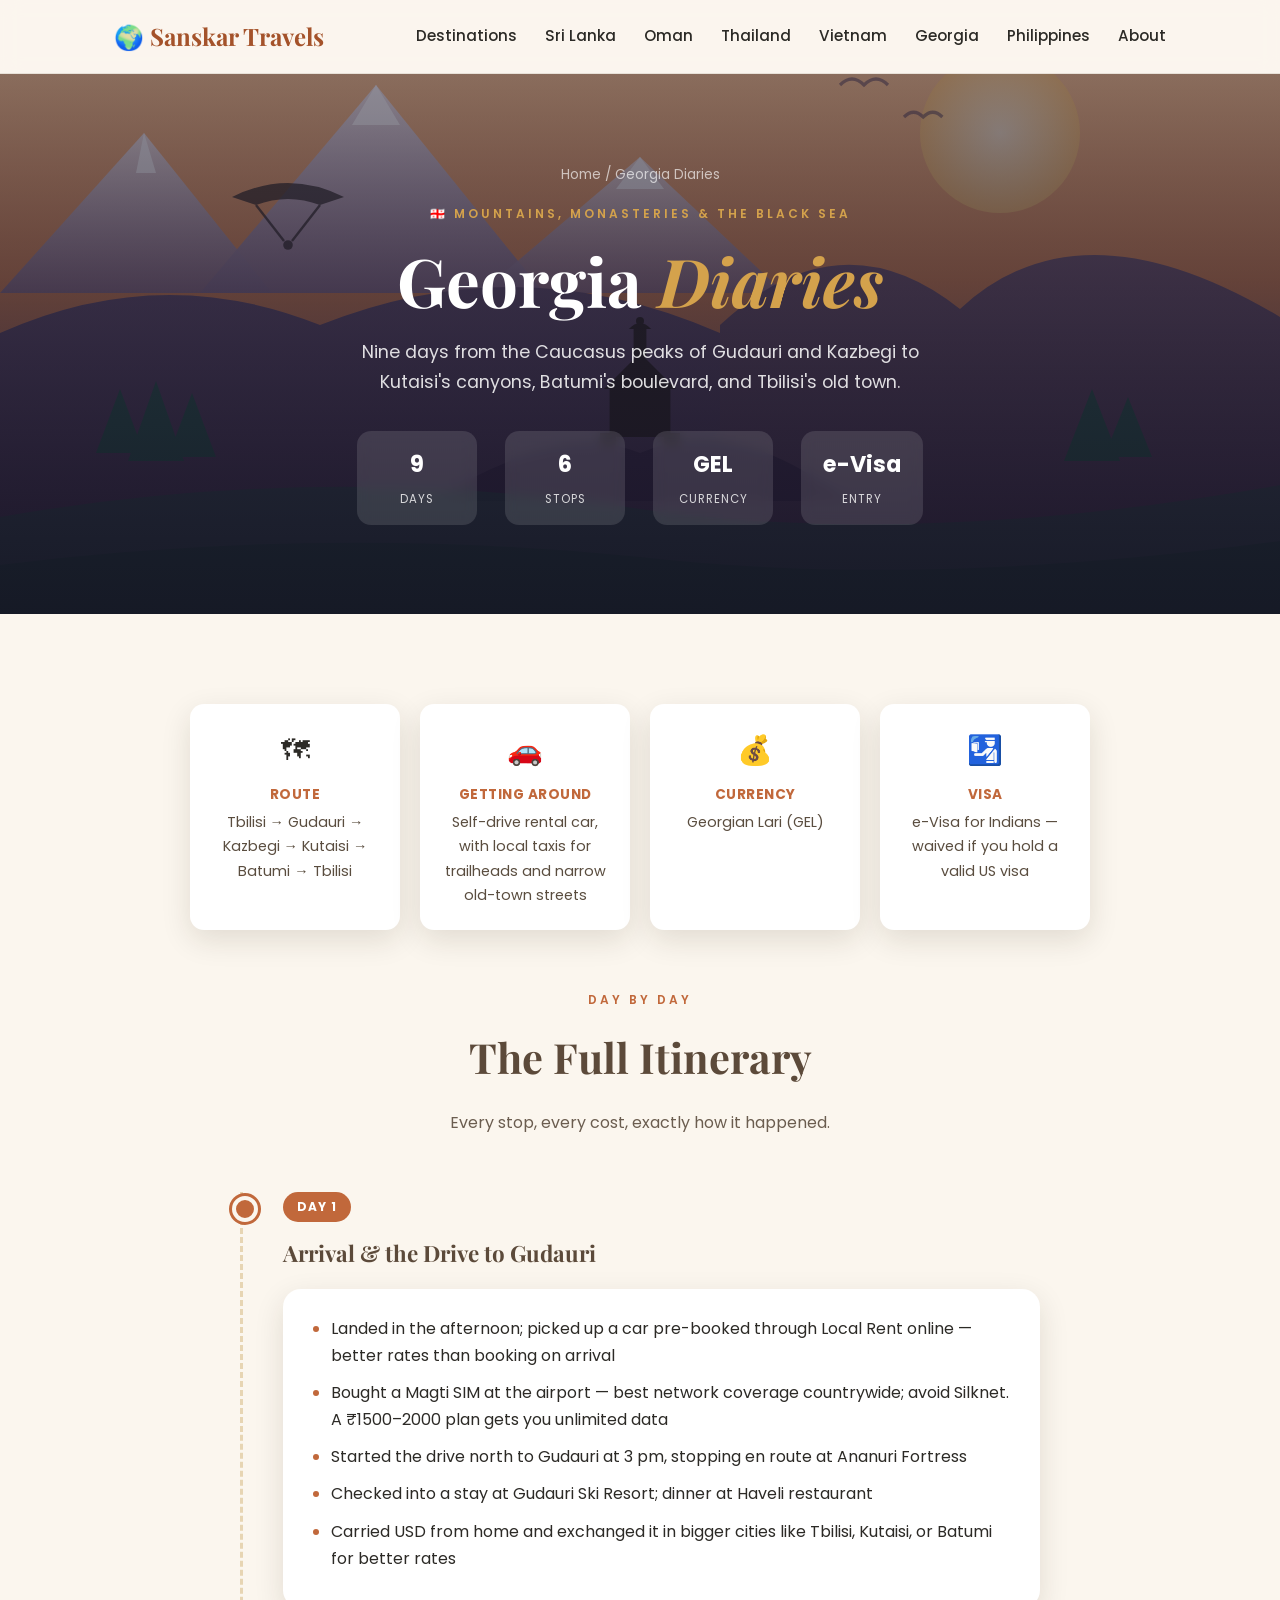
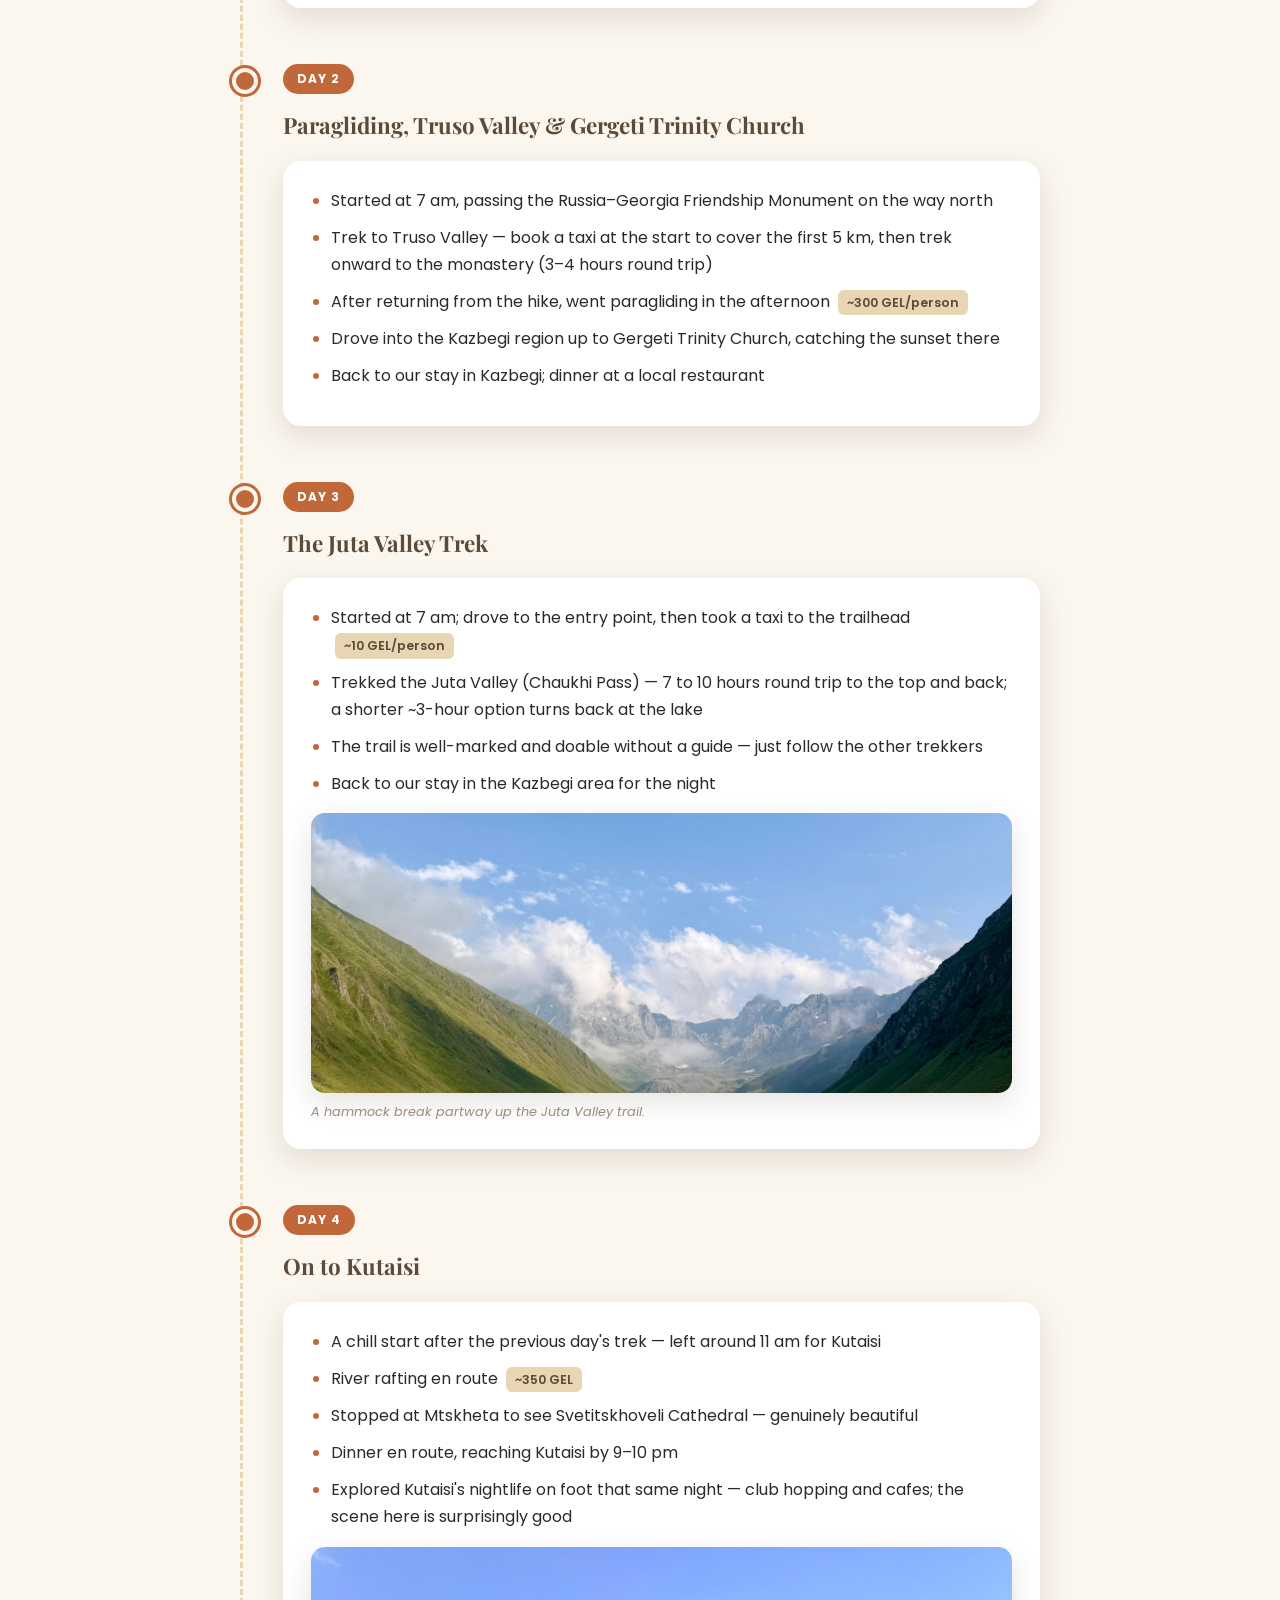
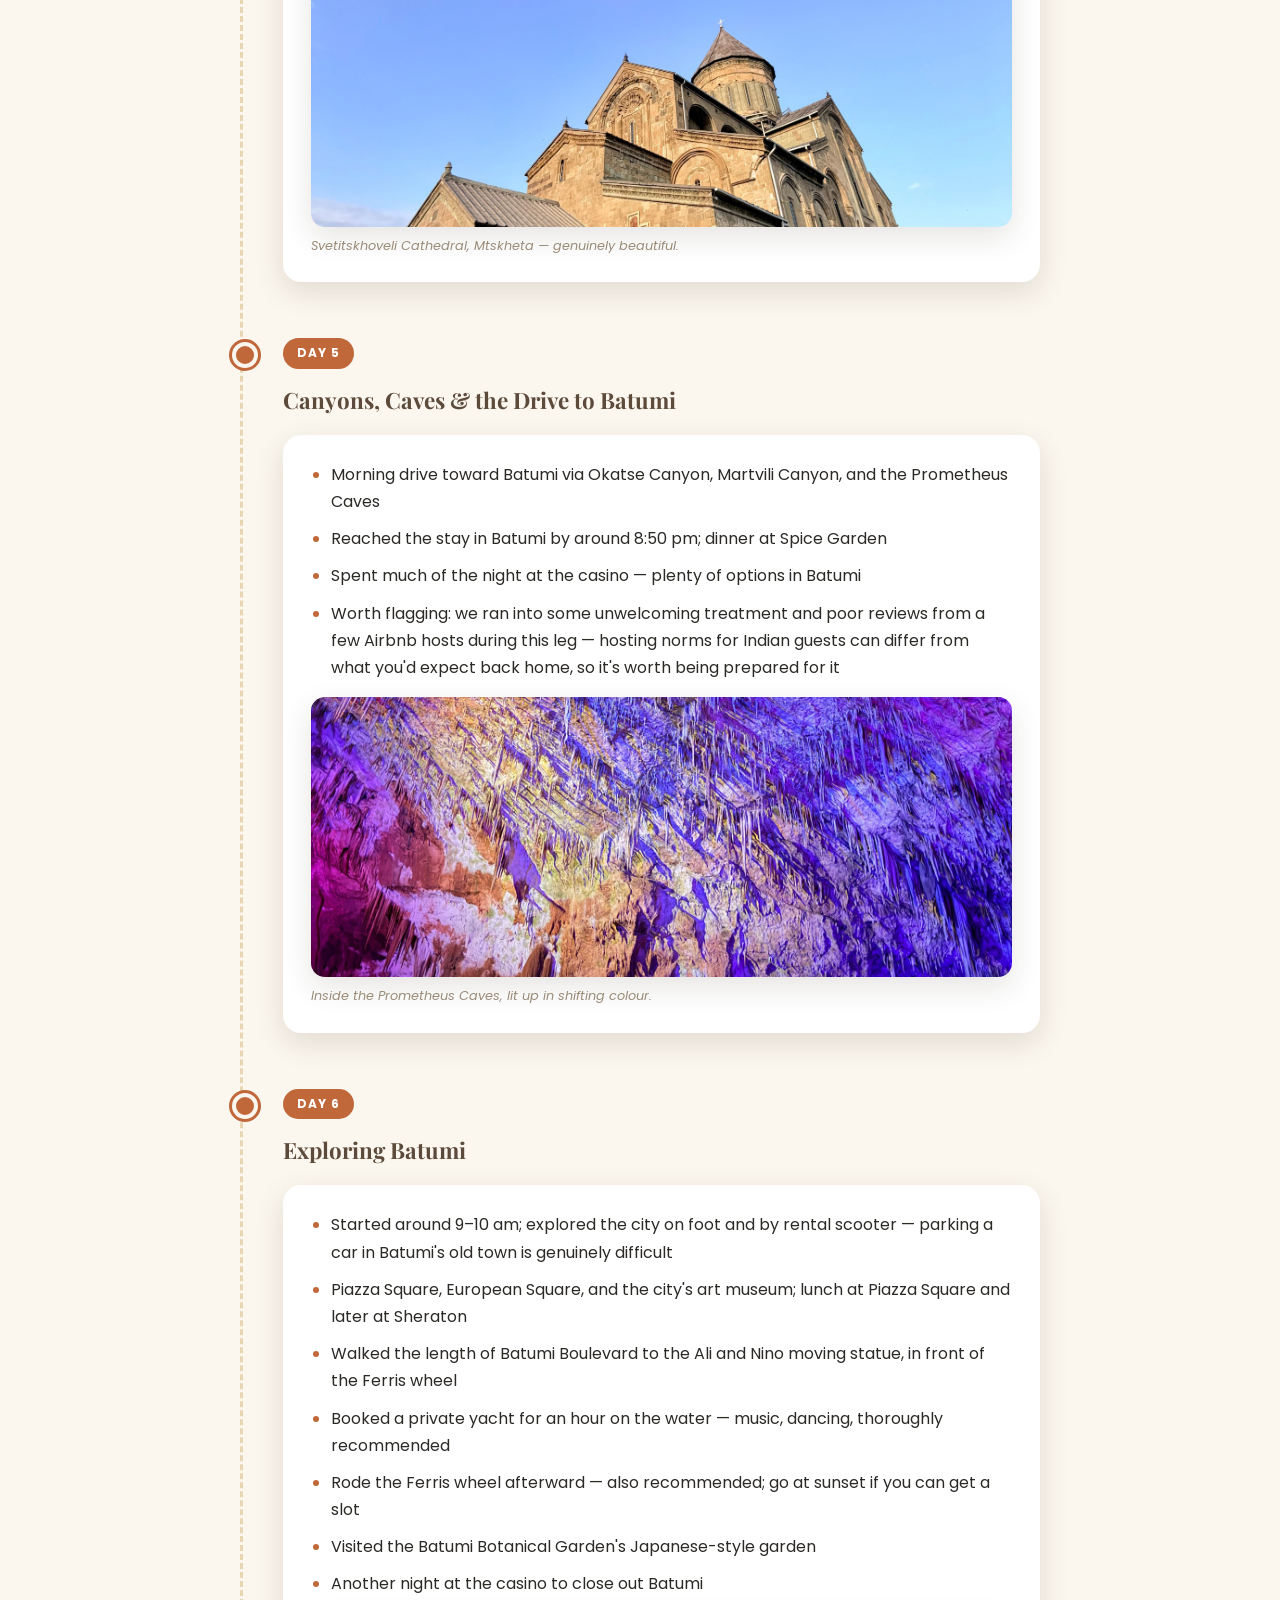
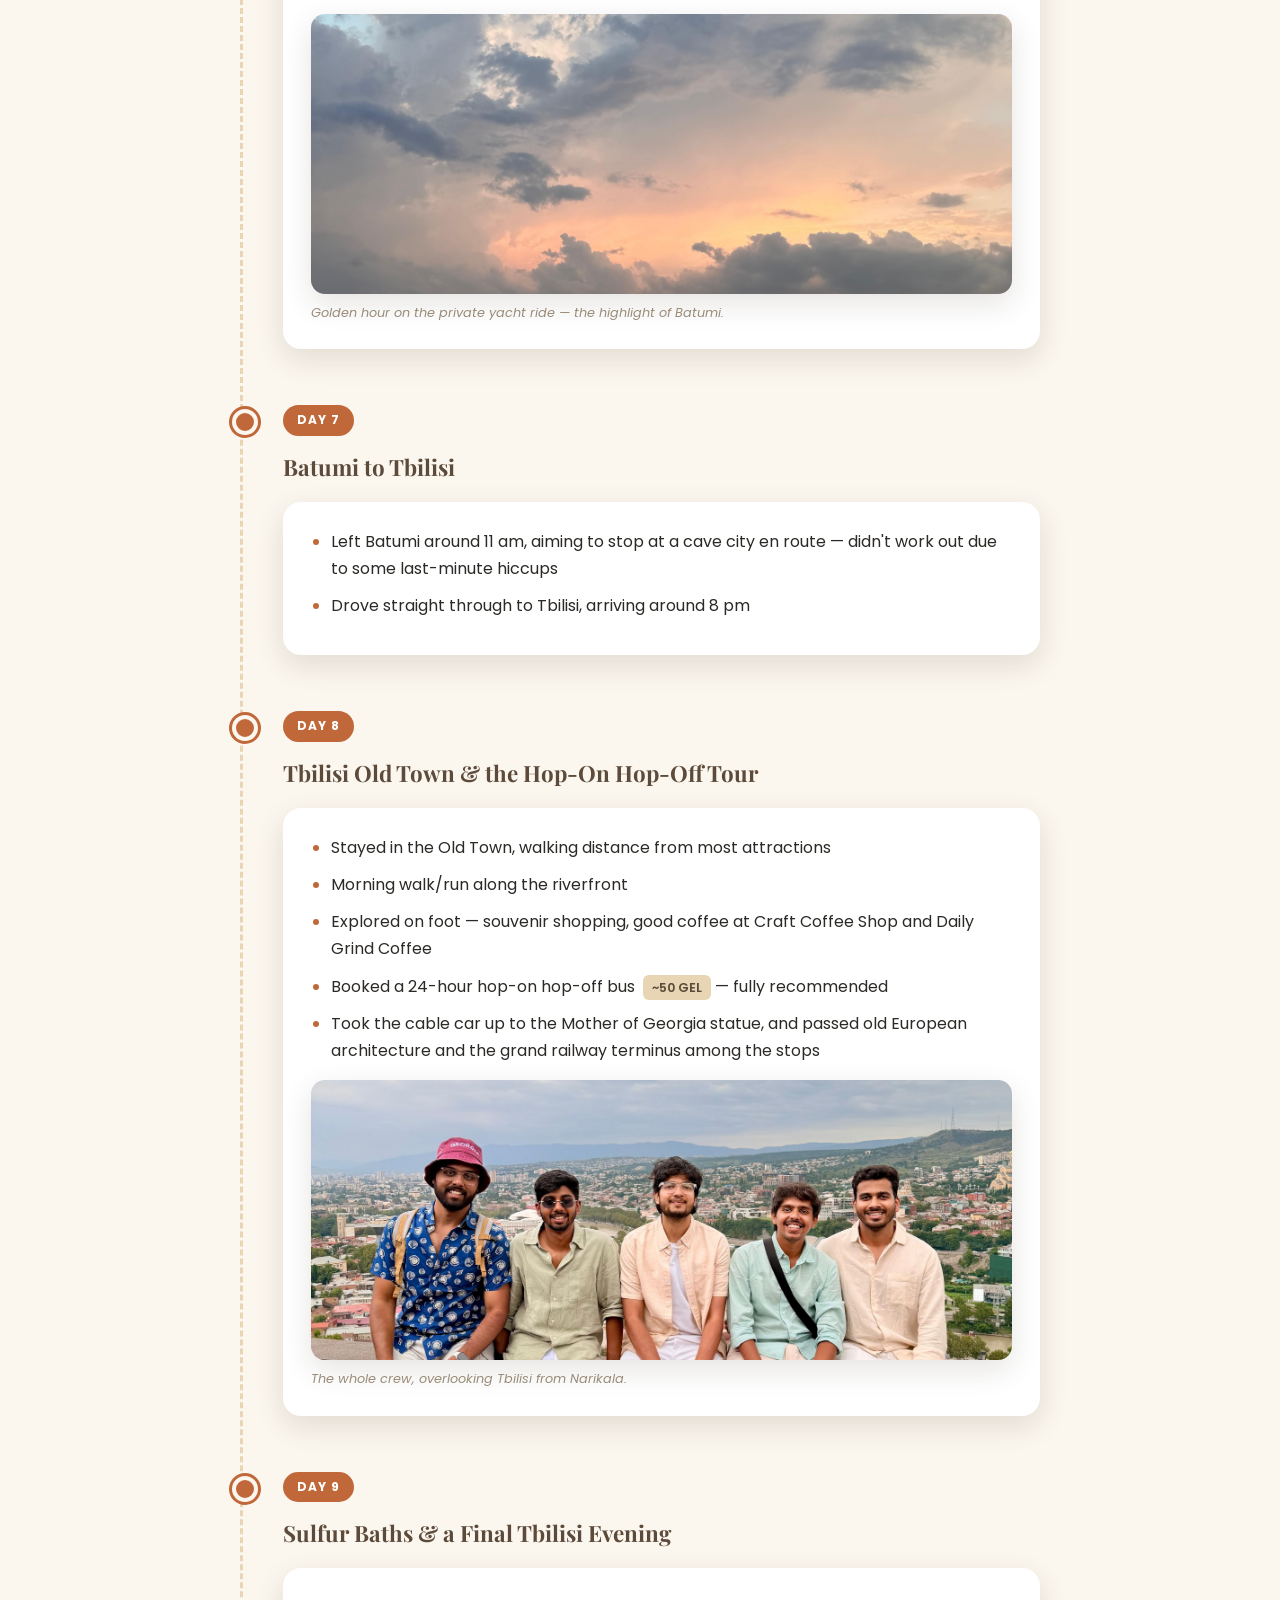
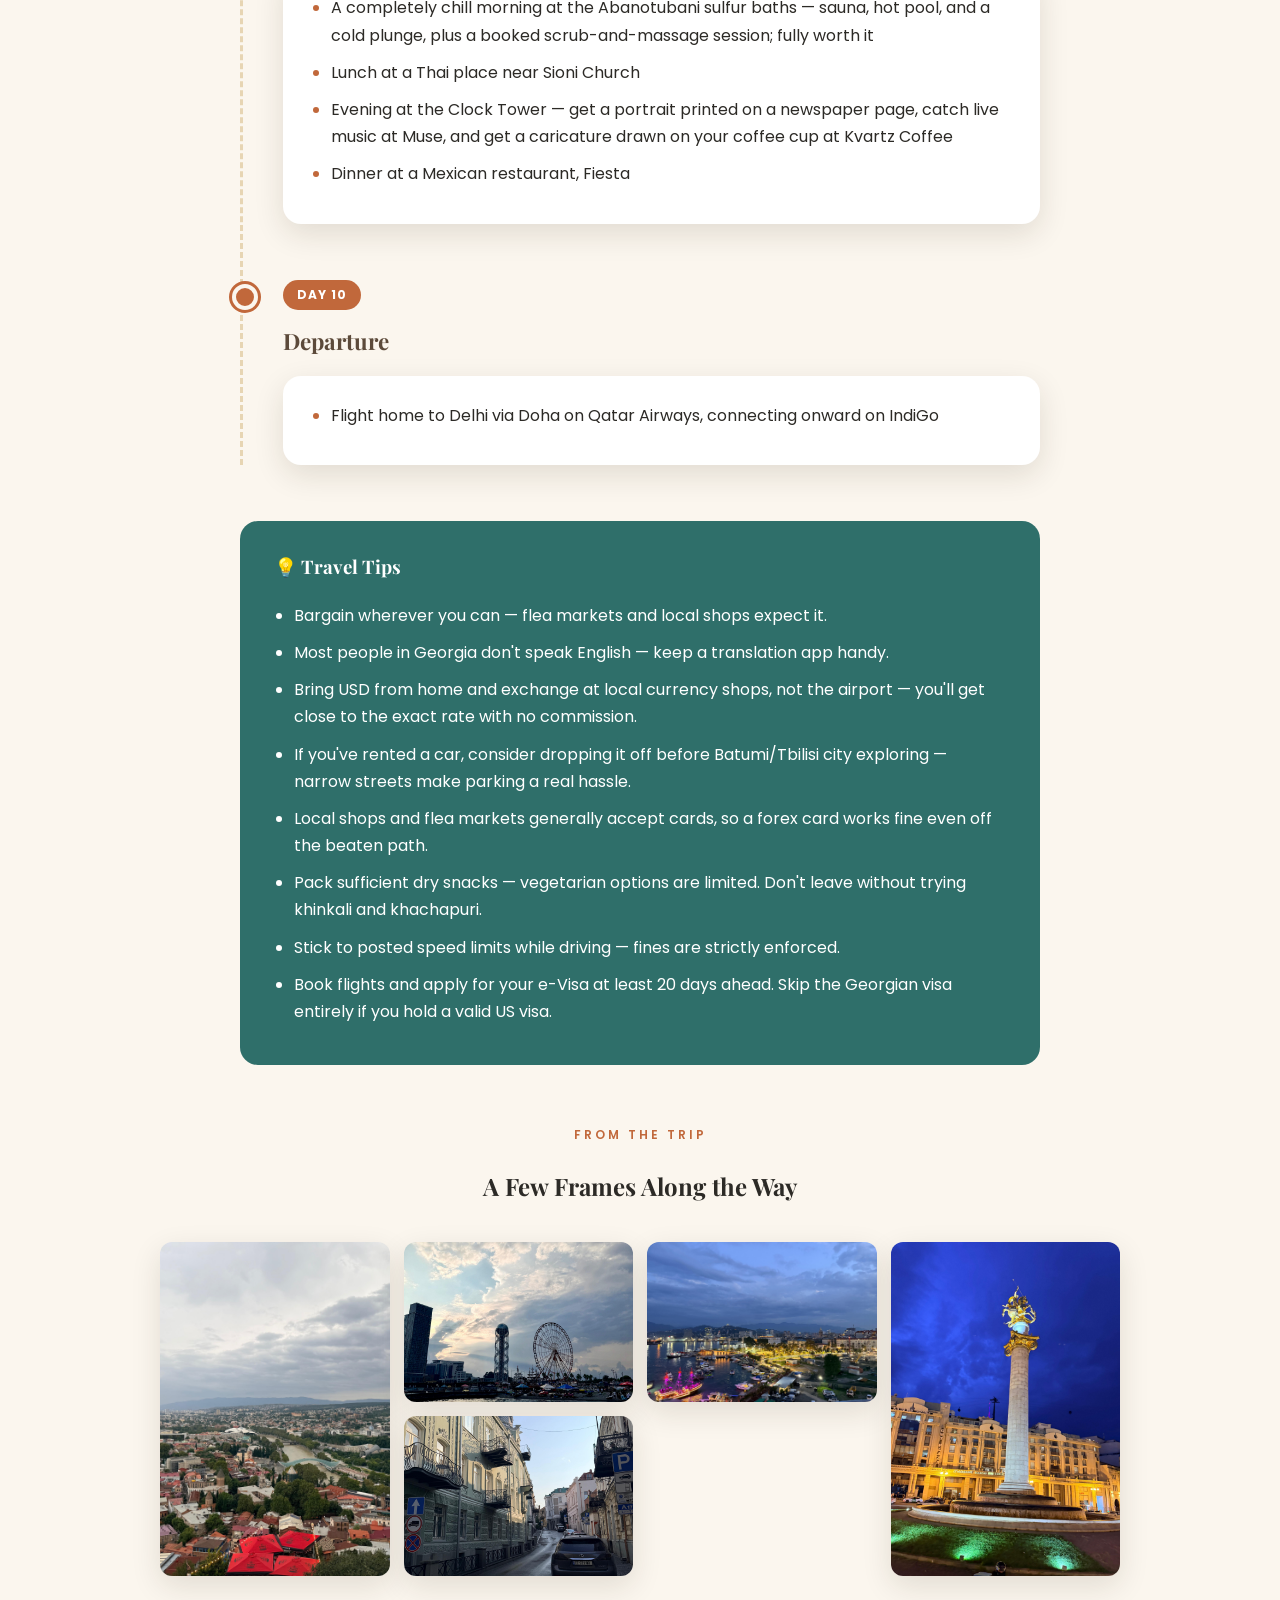
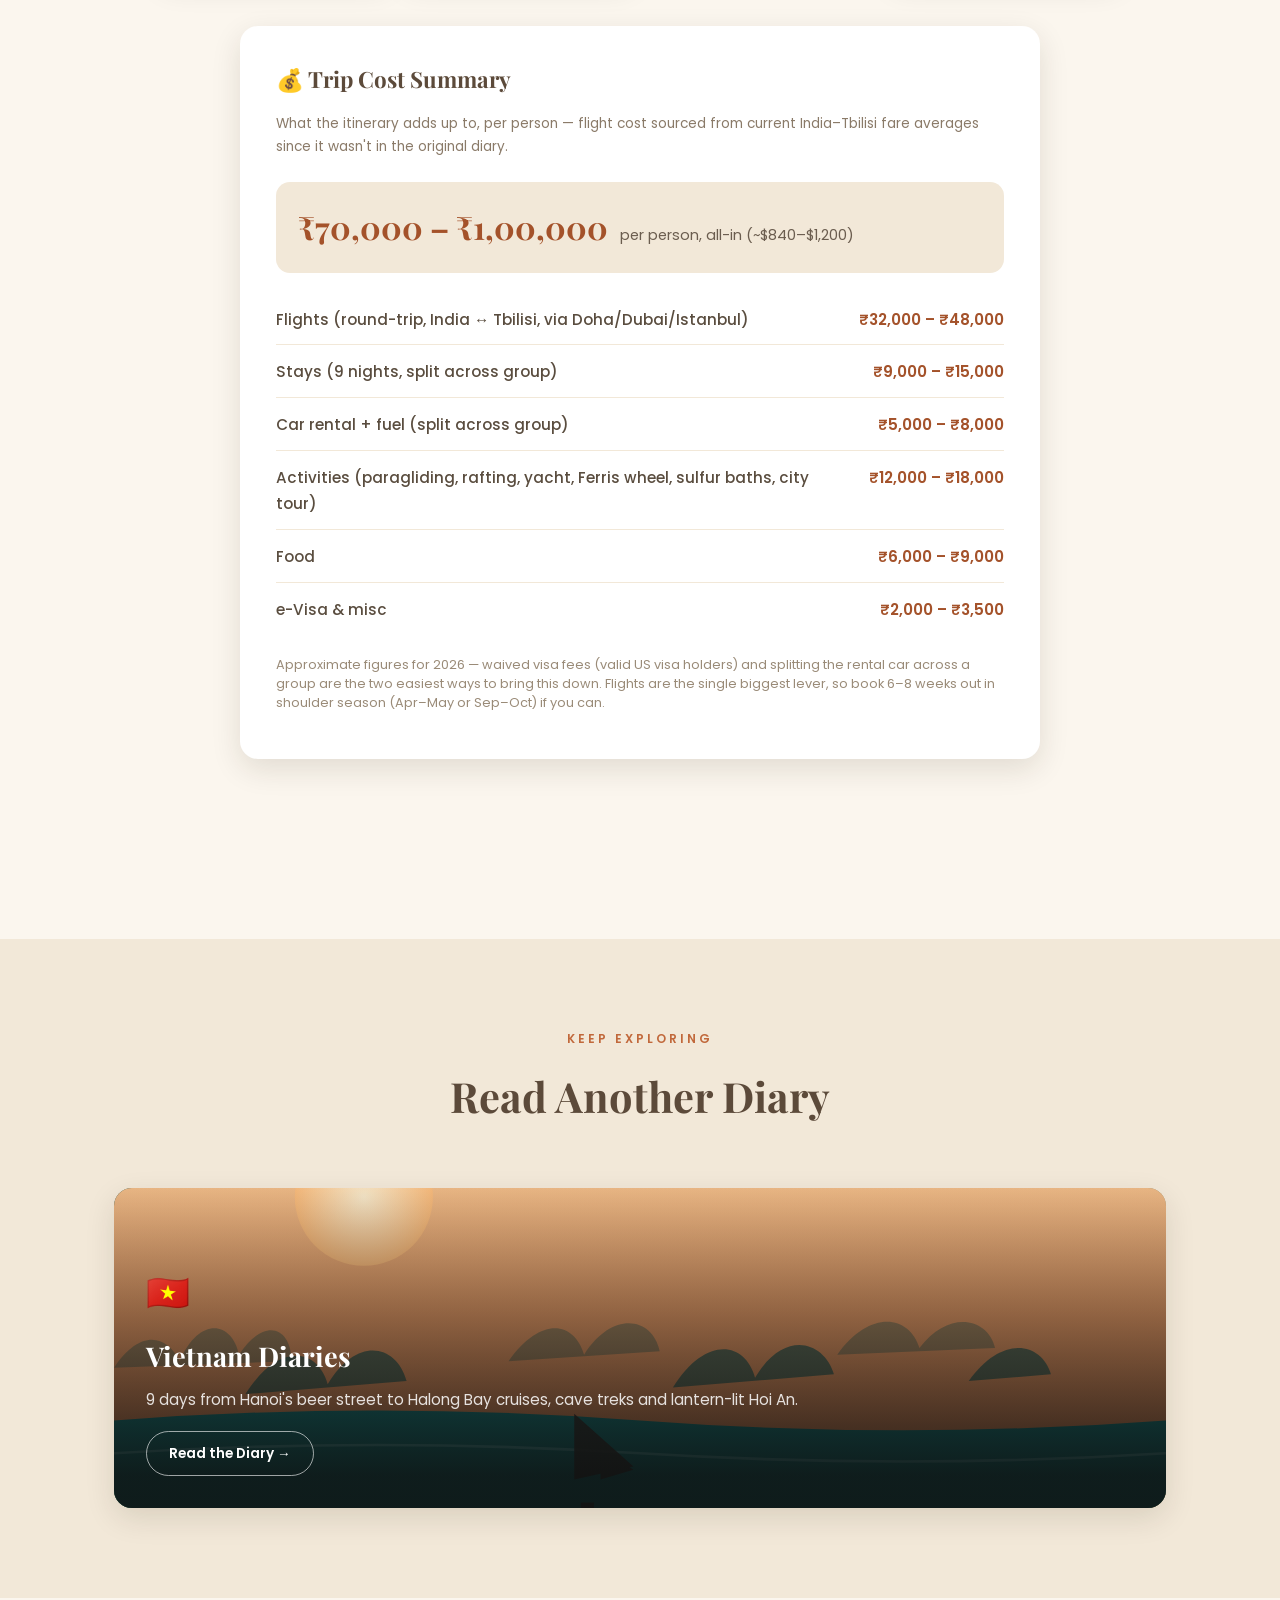
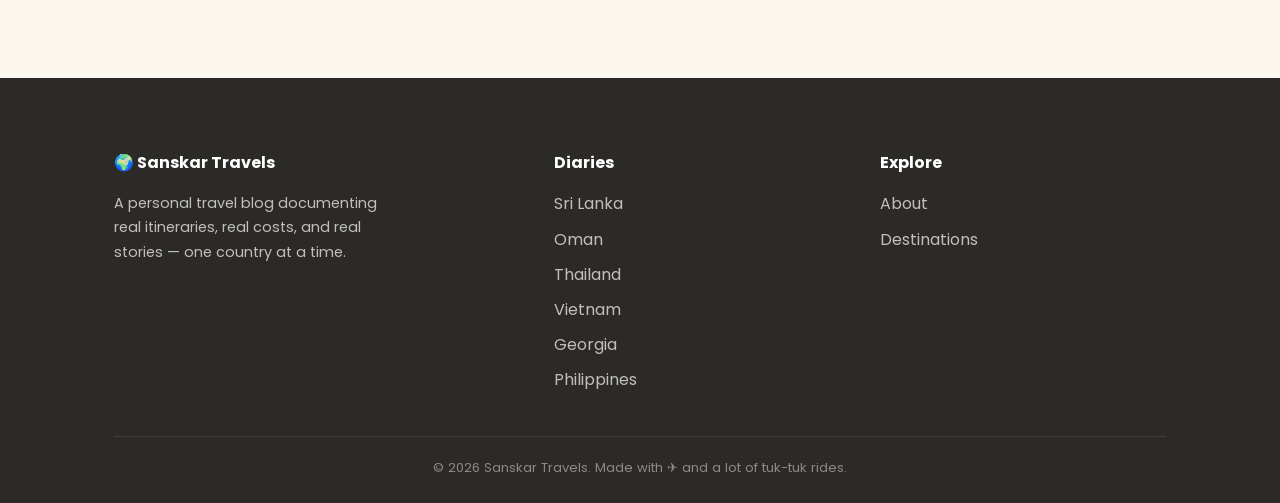
==== commit 6bf0f56f: "Add Philippines diary with trip photos 11-day itinerary across Cebu, Coron and El Nido with a Singap" ====
--- a/georgia.html
+++ b/georgia.html
@@ -20,6 +20,7 @@
       <a href="thailand.html">Thailand</a>
       <a href="vietnam.html">Vietnam</a>
       <a href="georgia.html">Georgia</a>
+      <a href="philippines.html">Philippines</a>
       <a href="index.html#about">About</a>
     </div>
   </div>
@@ -282,6 +283,7 @@
           <li><a href="thailand.html">Thailand</a></li>
           <li><a href="vietnam.html">Vietnam</a></li>
           <li><a href="georgia.html">Georgia</a></li>
+          <li><a href="philippines.html">Philippines</a></li>
         </ul>
       </div>
       <div>
--- a/styles.css
+++ b/styles.css
@@ -273,6 +273,7 @@
 .thai-bg { background: url('images/thailand-scene.svg') center center / cover no-repeat, linear-gradient(135deg, #0a5457, #0aa1a0 45%, #f0925c 100%); }
 .vietnam-bg { background: url('images/vietnam-scene.svg') center center / cover no-repeat, linear-gradient(135deg, #0a4341, #0d7a78 45%, #e79a63 100%); }
 .georgia-bg { background: url('images/georgia-scene.svg') center center / cover no-repeat, linear-gradient(135deg, #3a3050, #6a5a7a 45%, #e8935a 100%); }
+.ph-bg { background: url('images/philippines-scene.svg') center center / cover no-repeat, linear-gradient(135deg, #0a5a66, #27c4c0 45%, #f4a574 100%); }
 
 .dest-card .content {
   position: absolute;
@@ -440,6 +441,12 @@
     linear-gradient(180deg, rgba(30,24,45,0.5) 0%, rgba(20,16,32,0.85) 100%),
     url('images/georgia-scene.svg') center 65% / cover no-repeat,
     linear-gradient(160deg, #3a3050, #6a5a7a 40%, #e8935a 100%);
+}
+.diary-hero.philippines {
+  background:
+    linear-gradient(180deg, rgba(8,45,52,0.5) 0%, rgba(6,34,40,0.85) 100%),
+    url('images/philippines-scene.svg') center 65% / cover no-repeat,
+    linear-gradient(160deg, #0a5a66, #27c4c0 40%, #f4a574 100%);
 }
 
 .diary-hero::before { display: none; }
